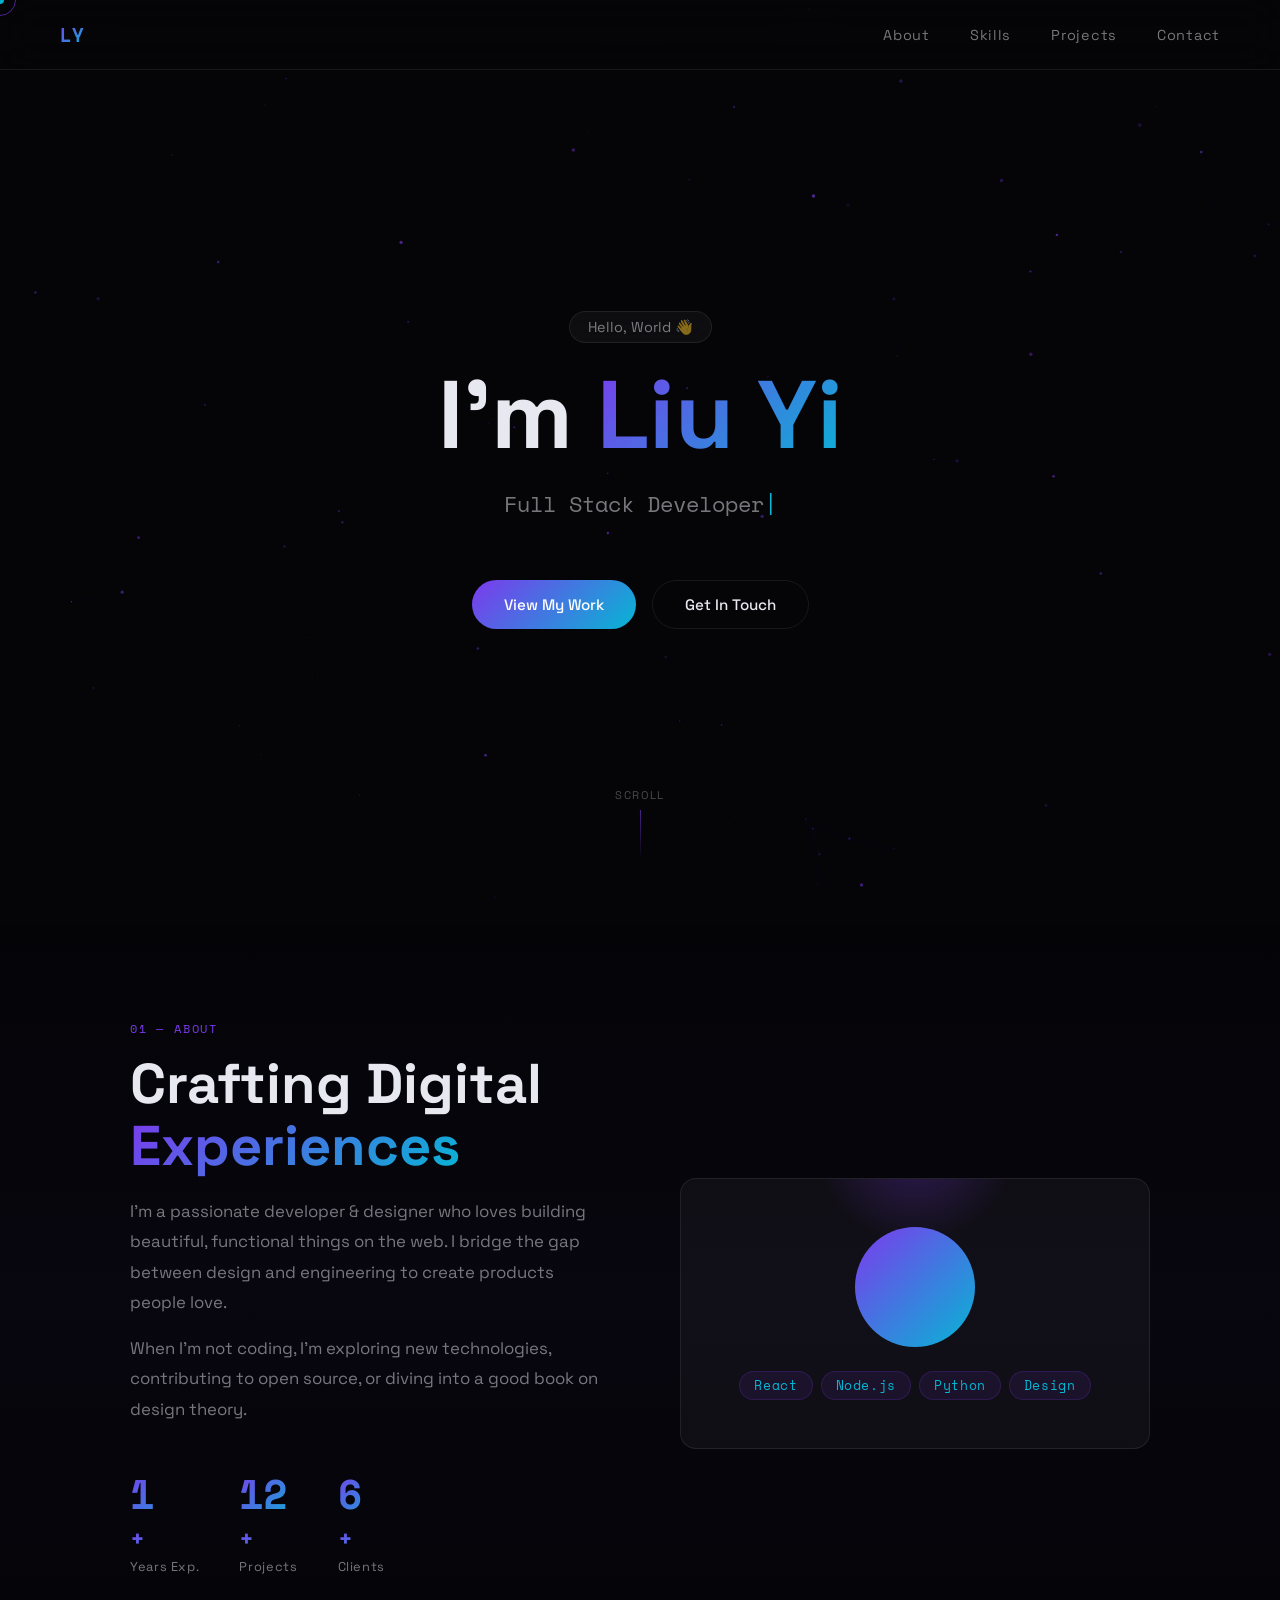
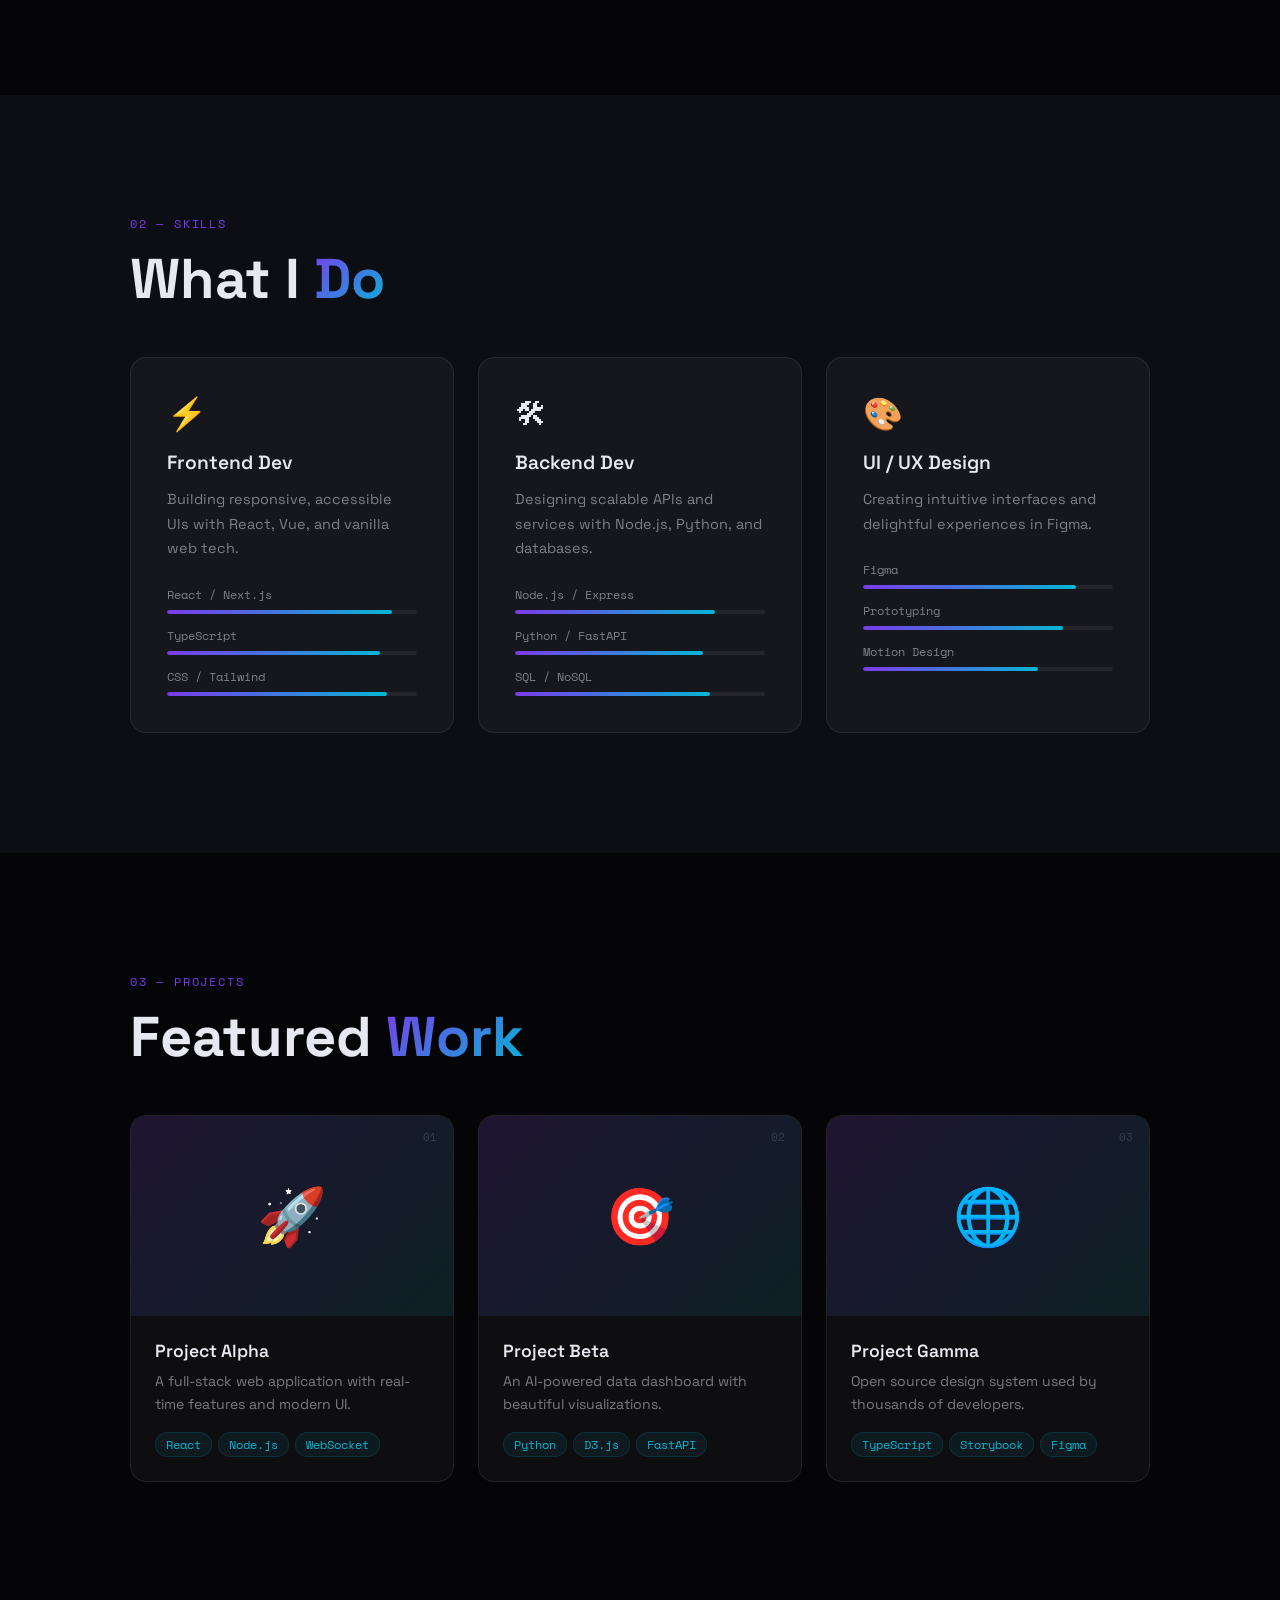
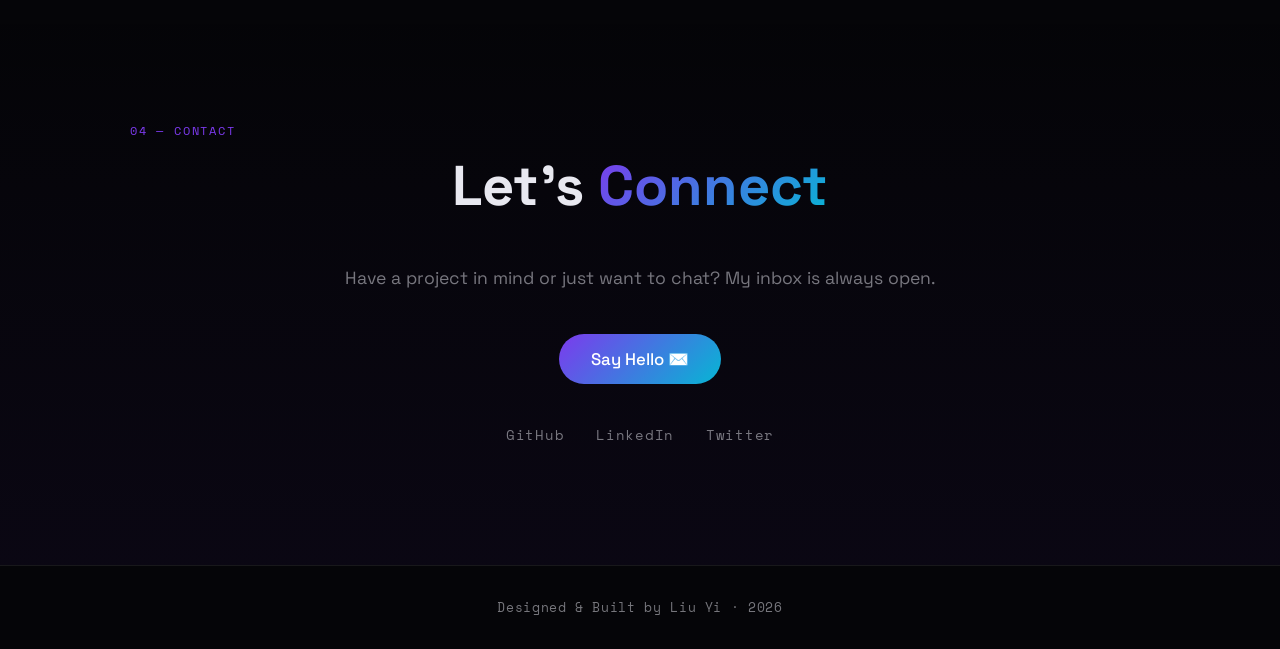
==== index.html @ 89a64900 "feat: add personal portfolio website Built a creative personal portfolio with: - Animated particle b" ====
<!DOCTYPE html>
<html lang="zh-CN">
<head>
  <meta charset="UTF-8" />
  <meta name="viewport" content="width=device-width, initial-scale=1.0" />
  <title>Liu Yi | Portfolio</title>
  <link rel="stylesheet" href="style.css" />
  <link rel="preconnect" href="https://fonts.googleapis.com" />
  <link rel="preconnect" href="https://fonts.gstatic.com" crossorigin />
  <link href="https://fonts.googleapis.com/css2?family=Space+Grotesk:wght@300;400;500;600;700&family=Space+Mono:wght@400;700&display=swap" rel="stylesheet" />
</head>
<body>

  <!-- Canvas for particle background -->
  <canvas id="particles"></canvas>

  <!-- Cursor -->
  <div class="cursor"></div>
  <div class="cursor-follower"></div>

  <!-- Nav -->
  <nav class="nav">
    <div class="nav-logo">LY</div>
    <ul class="nav-links">
      <li><a href="#about">About</a></li>
      <li><a href="#skills">Skills</a></li>
      <li><a href="#projects">Projects</a></li>
      <li><a href="#contact">Contact</a></li>
    </ul>
  </nav>

  <!-- Hero -->
  <section id="hero" class="hero">
    <div class="hero-content">
      <div class="hero-tag reveal">Hello, World 👋</div>
      <h1 class="hero-title reveal">
        I'm <span class="gradient-text">Liu Yi</span>
      </h1>
      <p class="hero-subtitle reveal">
        <span class="typing-text"></span><span class="cursor-blink">|</span>
      </p>
      <div class="hero-cta reveal">
        <a href="#projects" class="btn btn-primary">View My Work</a>
        <a href="#contact" class="btn btn-outline">Get In Touch</a>
      </div>
    </div>
    <div class="hero-scroll">
      <span>Scroll</span>
      <div class="scroll-line"></div>
    </div>
  </section>

  <!-- About -->
  <section id="about" class="section about">
    <div class="container">
      <div class="section-label reveal">01 — About</div>
      <div class="about-grid">
        <div class="about-text reveal">
          <h2>Crafting Digital <span class="gradient-text">Experiences</span></h2>
          <p>
            I'm a passionate developer & designer who loves building beautiful,
            functional things on the web. I bridge the gap between design and
            engineering to create products people love.
          </p>
          <p>
            When I'm not coding, I'm exploring new technologies, contributing to
            open source, or diving into a good book on design theory.
          </p>
          <div class="about-stats">
            <div class="stat">
              <span class="stat-number" data-target="3">0</span><span>+</span>
              <span class="stat-label">Years Exp.</span>
            </div>
            <div class="stat">
              <span class="stat-number" data-target="20">0</span><span>+</span>
              <span class="stat-label">Projects</span>
            </div>
            <div class="stat">
              <span class="stat-number" data-target="10">0</span><span>+</span>
              <span class="stat-label">Clients</span>
            </div>
          </div>
        </div>
        <div class="about-visual reveal">
          <div class="about-card">
            <div class="card-glow"></div>
            <div class="avatar-ring">
              <div class="avatar-placeholder">LY</div>
            </div>
            <div class="card-tags">
              <span class="tag">React</span>
              <span class="tag">Node.js</span>
              <span class="tag">Python</span>
              <span class="tag">Design</span>
            </div>
          </div>
        </div>
      </div>
    </div>
  </section>

  <!-- Skills -->
  <section id="skills" class="section skills">
    <div class="container">
      <div class="section-label reveal">02 — Skills</div>
      <h2 class="reveal">What I <span class="gradient-text">Do</span></h2>
      <div class="skills-grid">
        <div class="skill-card reveal">
          <div class="skill-icon">⚡</div>
          <h3>Frontend Dev</h3>
          <p>Building responsive, accessible UIs with React, Vue, and vanilla web tech.</p>
          <div class="skill-bar-group">
            <div class="skill-bar-item">
              <span>React / Next.js</span>
              <div class="skill-bar"><div class="skill-bar-fill" data-width="90"></div></div>
            </div>
            <div class="skill-bar-item">
              <span>TypeScript</span>
              <div class="skill-bar"><div class="skill-bar-fill" data-width="85"></div></div>
            </div>
            <div class="skill-bar-item">
              <span>CSS / Tailwind</span>
              <div class="skill-bar"><div class="skill-bar-fill" data-width="88"></div></div>
            </div>
          </div>
        </div>
        <div class="skill-card reveal">
          <div class="skill-icon">🛠</div>
          <h3>Backend Dev</h3>
          <p>Designing scalable APIs and services with Node.js, Python, and databases.</p>
          <div class="skill-bar-group">
            <div class="skill-bar-item">
              <span>Node.js / Express</span>
              <div class="skill-bar"><div class="skill-bar-fill" data-width="80"></div></div>
            </div>
            <div class="skill-bar-item">
              <span>Python / FastAPI</span>
              <div class="skill-bar"><div class="skill-bar-fill" data-width="75"></div></div>
            </div>
            <div class="skill-bar-item">
              <span>SQL / NoSQL</span>
              <div class="skill-bar"><div class="skill-bar-fill" data-width="78"></div></div>
            </div>
          </div>
        </div>
        <div class="skill-card reveal">
          <div class="skill-icon">🎨</div>
          <h3>UI / UX Design</h3>
          <p>Creating intuitive interfaces and delightful experiences in Figma.</p>
          <div class="skill-bar-group">
            <div class="skill-bar-item">
              <span>Figma</span>
              <div class="skill-bar"><div class="skill-bar-fill" data-width="85"></div></div>
            </div>
            <div class="skill-bar-item">
              <span>Prototyping</span>
              <div class="skill-bar"><div class="skill-bar-fill" data-width="80"></div></div>
            </div>
            <div class="skill-bar-item">
              <span>Motion Design</span>
              <div class="skill-bar"><div class="skill-bar-fill" data-width="70"></div></div>
            </div>
          </div>
        </div>
      </div>
    </div>
  </section>

  <!-- Projects -->
  <section id="projects" class="section projects">
    <div class="container">
      <div class="section-label reveal">03 — Projects</div>
      <h2 class="reveal">Featured <span class="gradient-text">Work</span></h2>
      <div class="projects-grid">

        <div class="project-card reveal" data-index="01">
          <div class="project-image">
            <div class="project-placeholder">
              <span>🚀</span>
            </div>
            <div class="project-overlay">
              <a href="#" class="project-link">View →</a>
            </div>
          </div>
          <div class="project-info">
            <h3>Project Alpha</h3>
            <p>A full-stack web application with real-time features and modern UI.</p>
            <div class="project-tech">
              <span>React</span><span>Node.js</span><span>WebSocket</span>
            </div>
          </div>
        </div>

        <div class="project-card reveal" data-index="02">
          <div class="project-image">
            <div class="project-placeholder">
              <span>🎯</span>
            </div>
            <div class="project-overlay">
              <a href="#" class="project-link">View →</a>
            </div>
          </div>
          <div class="project-info">
            <h3>Project Beta</h3>
            <p>An AI-powered data dashboard with beautiful visualizations.</p>
            <div class="project-tech">
              <span>Python</span><span>D3.js</span><span>FastAPI</span>
            </div>
          </div>
        </div>

        <div class="project-card reveal" data-index="03">
          <div class="project-image">
            <div class="project-placeholder">
              <span>🌐</span>
            </div>
            <div class="project-overlay">
              <a href="#" class="project-link">View →</a>
            </div>
          </div>
          <div class="project-info">
            <h3>Project Gamma</h3>
            <p>Open source design system used by thousands of developers.</p>
            <div class="project-tech">
              <span>TypeScript</span><span>Storybook</span><span>Figma</span>
            </div>
          </div>
        </div>

      </div>
    </div>
  </section>

  <!-- Contact -->
  <section id="contact" class="section contact">
    <div class="container">
      <div class="section-label reveal">04 — Contact</div>
      <div class="contact-content reveal">
        <h2>Let's <span class="gradient-text">Connect</span></h2>
        <p>Have a project in mind or just want to chat? My inbox is always open.</p>
        <a href="mailto:liuyi0314@example.com" class="btn btn-primary contact-btn">
          Say Hello ✉️
        </a>
        <div class="social-links">
          <a href="https://github.com/liuyi0314" target="_blank" rel="noopener">GitHub</a>
          <a href="#" target="_blank" rel="noopener">LinkedIn</a>
          <a href="#" target="_blank" rel="noopener">Twitter</a>
        </div>
      </div>
    </div>
  </section>

  <!-- Footer -->
  <footer class="footer">
    <p>Designed & Built by Liu Yi · <span id="year"></span></p>
  </footer>

  <script src="script.js"></script>
</body>
</html>
---- style.css ----
/* ===== RESET & BASE ===== */
*, *::before, *::after { box-sizing: border-box; margin: 0; padding: 0; }

:root {
  --bg: #050508;
  --bg2: #0d0d14;
  --surface: rgba(255,255,255,0.04);
  --border: rgba(255,255,255,0.08);
  --text: #e8e8f0;
  --text-muted: rgba(232,232,240,0.5);
  --accent: #7c3aed;
  --accent2: #06b6d4;
  --gradient: linear-gradient(135deg, #7c3aed, #06b6d4);
  --gradient-hover: linear-gradient(135deg, #9d5cf5, #22d3ee);
  --font: 'Space Grotesk', sans-serif;
  --mono: 'Space Mono', monospace;
  --radius: 16px;
  --transition: 0.3s cubic-bezier(0.4, 0, 0.2, 1);
}

html { scroll-behavior: smooth; }

body {
  font-family: var(--font);
  background: var(--bg);
  color: var(--text);
  overflow-x: hidden;
  cursor: none;
}

/* ===== CANVAS BACKGROUND ===== */
#particles {
  position: fixed;
  top: 0; left: 0;
  width: 100%; height: 100%;
  z-index: 0;
  pointer-events: none;
}

/* ===== CUSTOM CURSOR ===== */
.cursor {
  position: fixed;
  width: 8px; height: 8px;
  background: var(--accent2);
  border-radius: 50%;
  pointer-events: none;
  z-index: 9999;
  transform: translate(-50%, -50%);
  transition: transform 0.1s, background 0.2s;
  mix-blend-mode: difference;
}
.cursor-follower {
  position: fixed;
  width: 32px; height: 32px;
  border: 1.5px solid rgba(124,58,237,0.6);
  border-radius: 50%;
  pointer-events: none;
  z-index: 9998;
  transform: translate(-50%, -50%);
  transition: transform 0.12s ease, width 0.2s, height 0.2s, border-color 0.2s;
}
.cursor-follower.hover {
  width: 50px; height: 50px;
  border-color: var(--accent2);
}

/* ===== NAV ===== */
.nav {
  position: fixed;
  top: 0; left: 0; right: 0;
  z-index: 100;
  display: flex;
  align-items: center;
  justify-content: space-between;
  padding: 20px 60px;
  background: rgba(5,5,8,0.8);
  backdrop-filter: blur(20px);
  border-bottom: 1px solid var(--border);
}
.nav-logo {
  font-family: var(--mono);
  font-size: 1.2rem;
  font-weight: 700;
  background: var(--gradient);
  -webkit-background-clip: text;
  -webkit-text-fill-color: transparent;
  background-clip: text;
}
.nav-links {
  display: flex;
  gap: 40px;
  list-style: none;
}
.nav-links a {
  color: var(--text-muted);
  text-decoration: none;
  font-size: 0.9rem;
  letter-spacing: 0.05em;
  transition: color var(--transition);
  position: relative;
}
.nav-links a::after {
  content: '';
  position: absolute;
  bottom: -4px; left: 0;
  width: 0; height: 1px;
  background: var(--gradient);
  transition: width var(--transition);
}
.nav-links a:hover { color: var(--text); }
.nav-links a:hover::after { width: 100%; }

/* ===== SECTION BASE ===== */
.section {
  position: relative;
  z-index: 1;
  padding: 120px 0;
}
.container {
  max-width: 1100px;
  margin: 0 auto;
  padding: 0 40px;
}
.section-label {
  font-family: var(--mono);
  font-size: 0.75rem;
  letter-spacing: 0.15em;
  color: var(--accent);
  text-transform: uppercase;
  margin-bottom: 16px;
}
h2 {
  font-size: clamp(2rem, 5vw, 3.5rem);
  font-weight: 700;
  line-height: 1.1;
  margin-bottom: 48px;
}
.gradient-text {
  background: var(--gradient);
  -webkit-background-clip: text;
  -webkit-text-fill-color: transparent;
  background-clip: text;
}

/* ===== REVEAL ANIMATION ===== */
.reveal {
  opacity: 0;
  transform: translateY(40px);
  transition: opacity 0.8s cubic-bezier(0.4,0,0.2,1), transform 0.8s cubic-bezier(0.4,0,0.2,1);
}
.reveal.visible {
  opacity: 1;
  transform: translateY(0);
}

/* ===== BUTTONS ===== */
.btn {
  display: inline-flex;
  align-items: center;
  gap: 8px;
  padding: 14px 32px;
  border-radius: 100px;
  font-family: var(--font);
  font-size: 0.95rem;
  font-weight: 500;
  text-decoration: none;
  transition: all var(--transition);
  cursor: none;
}
.btn-primary {
  background: var(--gradient);
  color: #fff;
  border: none;
}
.btn-primary:hover {
  background: var(--gradient-hover);
  transform: translateY(-2px);
  box-shadow: 0 12px 32px rgba(124,58,237,0.4);
}
.btn-outline {
  background: transparent;
  color: var(--text);
  border: 1px solid var(--border);
}
.btn-outline:hover {
  border-color: rgba(124,58,237,0.5);
  background: rgba(124,58,237,0.08);
  transform: translateY(-2px);
}

/* ===== HERO ===== */
.hero {
  min-height: 100vh;
  display: flex;
  align-items: center;
  justify-content: center;
  text-align: center;
  position: relative;
  z-index: 1;
  padding: 100px 40px 60px;
}
.hero-content { max-width: 800px; }
.hero-tag {
  display: inline-block;
  font-size: 0.9rem;
  color: var(--text-muted);
  border: 1px solid var(--border);
  padding: 6px 18px;
  border-radius: 100px;
  margin-bottom: 24px;
  backdrop-filter: blur(10px);
  background: var(--surface);
}
.hero-title {
  font-size: clamp(3rem, 8vw, 6rem);
  font-weight: 700;
  line-height: 1.0;
  margin-bottom: 24px;
}
.hero-subtitle {
  font-size: clamp(1.1rem, 2.5vw, 1.4rem);
  color: var(--text-muted);
  margin-bottom: 48px;
  font-family: var(--mono);
  min-height: 2em;
}
.cursor-blink {
  animation: blink 1s step-end infinite;
  color: var(--accent2);
}
@keyframes blink { 0%,100% { opacity: 1; } 50% { opacity: 0; } }
.hero-cta {
  display: flex;
  gap: 16px;
  justify-content: center;
  flex-wrap: wrap;
}
.hero-scroll {
  position: absolute;
  bottom: 40px;
  left: 50%;
  transform: translateX(-50%);
  display: flex;
  flex-direction: column;
  align-items: center;
  gap: 8px;
  color: var(--text-muted);
  font-size: 0.7rem;
  letter-spacing: 0.15em;
  text-transform: uppercase;
  opacity: 0.6;
  animation: fadeInUp 1s 1.5s both;
}
.scroll-line {
  width: 1px;
  height: 50px;
  background: linear-gradient(to bottom, var(--accent), transparent);
  animation: scrollPulse 2s ease-in-out infinite;
}
@keyframes scrollPulse {
  0%, 100% { opacity: 0.3; transform: scaleY(1); }
  50% { opacity: 1; transform: scaleY(1.2); }
}
@keyframes fadeInUp {
  from { opacity: 0; transform: translateX(-50%) translateY(20px); }
  to { opacity: 0.6; transform: translateX(-50%) translateY(0); }
}

/* ===== ABOUT ===== */
.about {
  background: linear-gradient(180deg, transparent, rgba(124,58,237,0.03), transparent);
}
.about-grid {
  display: grid;
  grid-template-columns: 1fr 1fr;
  gap: 80px;
  align-items: center;
}
.about-text h2 { margin-bottom: 20px; }
.about-text p {
  color: var(--text-muted);
  line-height: 1.8;
  margin-bottom: 16px;
  font-size: 1.05rem;
}
.about-stats {
  display: flex;
  gap: 40px;
  margin-top: 40px;
}
.stat {
  display: flex;
  flex-direction: column;
}
.stat-number {
  font-size: 2.5rem;
  font-weight: 700;
  font-family: var(--mono);
  background: var(--gradient);
  -webkit-background-clip: text;
  -webkit-text-fill-color: transparent;
  background-clip: text;
}
.stat span:nth-child(2) {
  font-size: 1.5rem;
  font-weight: 700;
  background: var(--gradient);
  -webkit-background-clip: text;
  -webkit-text-fill-color: transparent;
  background-clip: text;
}
.stat-label {
  font-size: 0.8rem;
  color: var(--text-muted);
  margin-top: 4px;
  letter-spacing: 0.05em;
  -webkit-text-fill-color: var(--text-muted);
}
.about-card {
  position: relative;
  background: var(--surface);
  border: 1px solid var(--border);
  border-radius: var(--radius);
  padding: 48px;
  display: flex;
  flex-direction: column;
  align-items: center;
  gap: 24px;
  overflow: hidden;
}
.card-glow {
  position: absolute;
  top: -50%;
  left: 50%;
  transform: translateX(-50%);
  width: 200px; height: 200px;
  background: radial-gradient(circle, rgba(124,58,237,0.3), transparent 70%);
  pointer-events: none;
  animation: glowPulse 3s ease-in-out infinite;
}
@keyframes glowPulse {
  0%, 100% { opacity: 0.5; transform: translateX(-50%) scale(1); }
  50% { opacity: 1; transform: translateX(-50%) scale(1.2); }
}
.avatar-ring {
  width: 120px; height: 120px;
  border-radius: 50%;
  background: var(--gradient);
  padding: 3px;
  animation: rotate 8s linear infinite;
}
@keyframes rotate {
  from { transform: rotate(0deg); }
  to { transform: rotate(360deg); }
}
.avatar-placeholder {
  width: 100%; height: 100%;
  border-radius: 50%;
  background: var(--bg2);
  display: flex;
  align-items: center;
  justify-content: center;
  font-size: 2rem;
  font-weight: 700;
  font-family: var(--mono);
  background: var(--gradient);
  -webkit-background-clip: text;
  -webkit-text-fill-color: transparent;
  background-clip: text;
  animation: rotate-reverse 8s linear infinite;
}
@keyframes rotate-reverse {
  from { transform: rotate(0deg); }
  to { transform: rotate(-360deg); }
}
.card-tags {
  display: flex;
  flex-wrap: wrap;
  gap: 8px;
  justify-content: center;
}
.tag {
  font-size: 0.8rem;
  padding: 4px 14px;
  border-radius: 100px;
  background: rgba(124,58,237,0.1);
  border: 1px solid rgba(124,58,237,0.2);
  color: var(--accent2);
  font-family: var(--mono);
  letter-spacing: 0.05em;
}

/* ===== SKILLS ===== */
.skills {
  background: var(--bg2);
}
.skills-grid {
  display: grid;
  grid-template-columns: repeat(3, 1fr);
  gap: 24px;
}
.skill-card {
  background: var(--surface);
  border: 1px solid var(--border);
  border-radius: var(--radius);
  padding: 36px;
  transition: transform var(--transition), border-color var(--transition), box-shadow var(--transition);
  position: relative;
  overflow: hidden;
}
.skill-card::before {
  content: '';
  position: absolute;
  inset: 0;
  background: var(--gradient);
  opacity: 0;
  transition: opacity var(--transition);
  border-radius: var(--radius);
}
.skill-card:hover {
  transform: translateY(-8px);
  border-color: rgba(124,58,237,0.3);
  box-shadow: 0 24px 48px rgba(124,58,237,0.15);
}
.skill-card:hover::before { opacity: 0.04; }
.skill-icon {
  font-size: 2rem;
  margin-bottom: 16px;
  display: block;
}
.skill-card h3 {
  font-size: 1.2rem;
  font-weight: 600;
  margin-bottom: 12px;
  position: relative;
}
.skill-card p {
  color: var(--text-muted);
  font-size: 0.9rem;
  line-height: 1.7;
  margin-bottom: 24px;
  position: relative;
}
.skill-bar-group { display: flex; flex-direction: column; gap: 12px; position: relative; }
.skill-bar-item { display: flex; flex-direction: column; gap: 6px; }
.skill-bar-item > span {
  font-size: 0.78rem;
  color: var(--text-muted);
  font-family: var(--mono);
}
.skill-bar {
  width: 100%;
  height: 4px;
  background: rgba(255,255,255,0.06);
  border-radius: 100px;
  overflow: hidden;
}
.skill-bar-fill {
  height: 100%;
  width: 0%;
  background: var(--gradient);
  border-radius: 100px;
  transition: width 1.2s cubic-bezier(0.4,0,0.2,1);
}

/* ===== PROJECTS ===== */
.projects-grid {
  display: grid;
  grid-template-columns: repeat(3, 1fr);
  gap: 24px;
}
.project-card {
  background: var(--surface);
  border: 1px solid var(--border);
  border-radius: var(--radius);
  overflow: hidden;
  transition: transform var(--transition), border-color var(--transition), box-shadow var(--transition);
  position: relative;
}
.project-card::before {
  content: attr(data-index);
  position: absolute;
  top: 12px; right: 16px;
  font-family: var(--mono);
  font-size: 0.7rem;
  color: rgba(255,255,255,0.15);
  z-index: 2;
}
.project-card:hover {
  transform: translateY(-8px);
  border-color: rgba(6,182,212,0.3);
  box-shadow: 0 24px 48px rgba(6,182,212,0.1);
}
.project-image {
  position: relative;
  height: 200px;
  overflow: hidden;
}
.project-placeholder {
  width: 100%; height: 100%;
  background: linear-gradient(135deg, rgba(124,58,237,0.15), rgba(6,182,212,0.1));
  display: flex;
  align-items: center;
  justify-content: center;
  font-size: 3.5rem;
  transition: transform var(--transition);
}
.project-card:hover .project-placeholder { transform: scale(1.1); }
.project-overlay {
  position: absolute;
  inset: 0;
  background: rgba(5,5,8,0.7);
  display: flex;
  align-items: center;
  justify-content: center;
  opacity: 0;
  transition: opacity var(--transition);
}
.project-card:hover .project-overlay { opacity: 1; }
.project-link {
  color: #fff;
  font-family: var(--mono);
  font-size: 0.9rem;
  text-decoration: none;
  border: 1px solid rgba(255,255,255,0.3);
  padding: 8px 20px;
  border-radius: 100px;
  transition: all var(--transition);
}
.project-link:hover {
  background: #fff;
  color: var(--bg);
}
.project-info { padding: 24px; }
.project-info h3 {
  font-size: 1.1rem;
  font-weight: 600;
  margin-bottom: 8px;
}
.project-info p {
  color: var(--text-muted);
  font-size: 0.88rem;
  line-height: 1.6;
  margin-bottom: 16px;
}
.project-tech {
  display: flex;
  flex-wrap: wrap;
  gap: 6px;
}
.project-tech span {
  font-size: 0.72rem;
  padding: 3px 10px;
  border-radius: 100px;
  background: rgba(6,182,212,0.08);
  border: 1px solid rgba(6,182,212,0.15);
  color: var(--accent2);
  font-family: var(--mono);
}

/* ===== CONTACT ===== */
.contact {
  background: linear-gradient(180deg, transparent, rgba(124,58,237,0.05));
}
.contact-content {
  text-align: center;
  max-width: 600px;
  margin: 0 auto;
}
.contact-content p {
  color: var(--text-muted);
  font-size: 1.1rem;
  line-height: 1.7;
  margin-bottom: 40px;
}
.contact-btn { font-size: 1.05rem; }
.social-links {
  display: flex;
  gap: 32px;
  justify-content: center;
  margin-top: 40px;
}
.social-links a {
  color: var(--text-muted);
  text-decoration: none;
  font-size: 0.9rem;
  font-family: var(--mono);
  letter-spacing: 0.05em;
  transition: color var(--transition);
  position: relative;
}
.social-links a::after {
  content: '';
  position: absolute;
  bottom: -4px; left: 0;
  width: 0; height: 1px;
  background: var(--gradient);
  transition: width var(--transition);
}
.social-links a:hover { color: var(--text); }
.social-links a:hover::after { width: 100%; }

/* ===== FOOTER ===== */
.footer {
  text-align: center;
  padding: 32px;
  border-top: 1px solid var(--border);
  color: var(--text-muted);
  font-size: 0.8rem;
  font-family: var(--mono);
  letter-spacing: 0.05em;
  position: relative;
  z-index: 1;
}

/* ===== RESPONSIVE ===== */
@media (max-width: 900px) {
  .nav { padding: 16px 24px; }
  .about-grid { grid-template-columns: 1fr; gap: 48px; }
  .skills-grid { grid-template-columns: 1fr; }
  .projects-grid { grid-template-columns: 1fr; }
}
@media (max-width: 600px) {
  .nav-links { display: none; }
  .hero-cta { flex-direction: column; align-items: center; }
  .about-stats { gap: 24px; }
  .container { padding: 0 20px; }
}
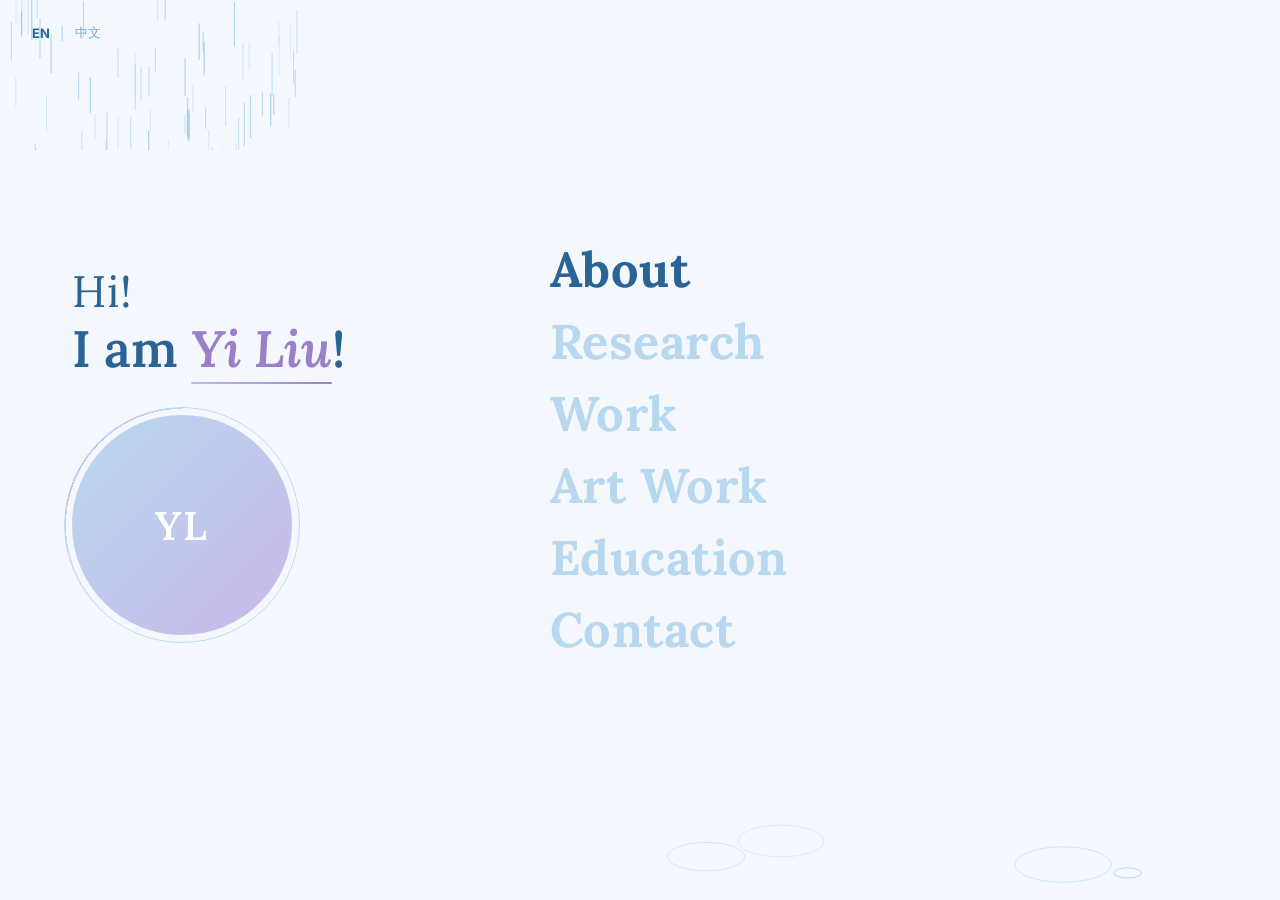
==== commit 9637fd31: "Redesign: watercolor blue/white theme with rain + ink-drip navigation - New left/right split layout:" ====
--- a/index.html
+++ b/index.html
@@ -1,259 +1,75 @@
 <!DOCTYPE html>
-<html lang="zh-CN">
+<html lang="en">
 <head>
   <meta charset="UTF-8" />
   <meta name="viewport" content="width=device-width, initial-scale=1.0" />
-  <title>Liu Yi | Portfolio</title>
+  <title>Yi Liu</title>
   <link rel="stylesheet" href="style.css" />
   <link rel="preconnect" href="https://fonts.googleapis.com" />
   <link rel="preconnect" href="https://fonts.gstatic.com" crossorigin />
-  <link href="https://fonts.googleapis.com/css2?family=Space+Grotesk:wght@300;400;500;600;700&family=Space+Mono:wght@400;700&display=swap" rel="stylesheet" />
+  <link href="https://fonts.googleapis.com/css2?family=Lora:ital,wght@0,400;0,600;0,700;1,400&family=Inter:wght@300;400;500&display=swap" rel="stylesheet" />
 </head>
 <body>
 
-  <!-- Canvas for particle background -->
-  <canvas id="particles"></canvas>
+  <!-- Language toggle -->
+  <div class="lang-toggle">
+    <button class="lang-btn active" data-lang="en">EN</button>
+    <span class="lang-sep">|</span>
+    <button class="lang-btn" data-lang="zh">中文</button>
+  </div>
 
-  <!-- Cursor -->
-  <div class="cursor"></div>
-  <div class="cursor-follower"></div>
+  <!-- Main landing page -->
+  <div class="landing" id="landing">
 
-  <!-- Nav -->
-  <nav class="nav">
-    <div class="nav-logo">LY</div>
-    <ul class="nav-links">
-      <li><a href="#about">About</a></li>
-      <li><a href="#skills">Skills</a></li>
-      <li><a href="#projects">Projects</a></li>
-      <li><a href="#contact">Contact</a></li>
-    </ul>
-  </nav>
+    <!-- Rain canvas background -->
+    <canvas id="rain-canvas"></canvas>
 
-  <!-- Hero -->
-  <section id="hero" class="hero">
-    <div class="hero-content">
-      <div class="hero-tag reveal">Hello, World 👋</div>
-      <h1 class="hero-title reveal">
-        I'm <span class="gradient-text">Liu Yi</span>
-      </h1>
-      <p class="hero-subtitle reveal">
-        <span class="typing-text"></span><span class="cursor-blink">|</span>
-      </p>
-      <div class="hero-cta reveal">
-        <a href="#projects" class="btn btn-primary">View My Work</a>
-        <a href="#contact" class="btn btn-outline">Get In Touch</a>
+    <!-- Left: intro -->
+    <div class="left-panel">
+      <div class="greeting">
+        <p class="hi-text">Hi!</p>
+        <p class="name-text">I am <span class="name-highlight">Yi Liu</span>!</p>
       </div>
-    </div>
-    <div class="hero-scroll">
-      <span>Scroll</span>
-      <div class="scroll-line"></div>
-    </div>
-  </section>
-
-  <!-- About -->
-  <section id="about" class="section about">
-    <div class="container">
-      <div class="section-label reveal">01 — About</div>
-      <div class="about-grid">
-        <div class="about-text reveal">
-          <h2>Crafting Digital <span class="gradient-text">Experiences</span></h2>
-          <p>
-            I'm a passionate developer & designer who loves building beautiful,
-            functional things on the web. I bridge the gap between design and
-            engineering to create products people love.
-          </p>
-          <p>
-            When I'm not coding, I'm exploring new technologies, contributing to
-            open source, or diving into a good book on design theory.
-          </p>
-          <div class="about-stats">
-            <div class="stat">
-              <span class="stat-number" data-target="3">0</span><span>+</span>
-              <span class="stat-label">Years Exp.</span>
-            </div>
-            <div class="stat">
-              <span class="stat-number" data-target="20">0</span><span>+</span>
-              <span class="stat-label">Projects</span>
-            </div>
-            <div class="stat">
-              <span class="stat-number" data-target="10">0</span><span>+</span>
-              <span class="stat-label">Clients</span>
-            </div>
-          </div>
-        </div>
-        <div class="about-visual reveal">
-          <div class="about-card">
-            <div class="card-glow"></div>
-            <div class="avatar-ring">
-              <div class="avatar-placeholder">LY</div>
-            </div>
-            <div class="card-tags">
-              <span class="tag">React</span>
-              <span class="tag">Node.js</span>
-              <span class="tag">Python</span>
-              <span class="tag">Design</span>
-            </div>
-          </div>
+      <div class="photo-circle">
+        <div class="photo-ring"></div>
+        <div class="photo-inner">
+          <img src="photo.jpg" alt="Yi Liu" onerror="this.style.display='none';this.nextElementSibling.style.display='flex'" />
+          <div class="photo-placeholder">YL</div>
         </div>
       </div>
     </div>
-  </section>
 
-  <!-- Skills -->
-  <section id="skills" class="section skills">
-    <div class="container">
-      <div class="section-label reveal">02 — Skills</div>
-      <h2 class="reveal">What I <span class="gradient-text">Do</span></h2>
-      <div class="skills-grid">
-        <div class="skill-card reveal">
-          <div class="skill-icon">⚡</div>
-          <h3>Frontend Dev</h3>
-          <p>Building responsive, accessible UIs with React, Vue, and vanilla web tech.</p>
-          <div class="skill-bar-group">
-            <div class="skill-bar-item">
-              <span>React / Next.js</span>
-              <div class="skill-bar"><div class="skill-bar-fill" data-width="90"></div></div>
-            </div>
-            <div class="skill-bar-item">
-              <span>TypeScript</span>
-              <div class="skill-bar"><div class="skill-bar-fill" data-width="85"></div></div>
-            </div>
-            <div class="skill-bar-item">
-              <span>CSS / Tailwind</span>
-              <div class="skill-bar"><div class="skill-bar-fill" data-width="88"></div></div>
-            </div>
-          </div>
-        </div>
-        <div class="skill-card reveal">
-          <div class="skill-icon">🛠</div>
-          <h3>Backend Dev</h3>
-          <p>Designing scalable APIs and services with Node.js, Python, and databases.</p>
-          <div class="skill-bar-group">
-            <div class="skill-bar-item">
-              <span>Node.js / Express</span>
-              <div class="skill-bar"><div class="skill-bar-fill" data-width="80"></div></div>
-            </div>
-            <div class="skill-bar-item">
-              <span>Python / FastAPI</span>
-              <div class="skill-bar"><div class="skill-bar-fill" data-width="75"></div></div>
-            </div>
-            <div class="skill-bar-item">
-              <span>SQL / NoSQL</span>
-              <div class="skill-bar"><div class="skill-bar-fill" data-width="78"></div></div>
-            </div>
-          </div>
-        </div>
-        <div class="skill-card reveal">
-          <div class="skill-icon">🎨</div>
-          <h3>UI / UX Design</h3>
-          <p>Creating intuitive interfaces and delightful experiences in Figma.</p>
-          <div class="skill-bar-group">
-            <div class="skill-bar-item">
-              <span>Figma</span>
-              <div class="skill-bar"><div class="skill-bar-fill" data-width="85"></div></div>
-            </div>
-            <div class="skill-bar-item">
-              <span>Prototyping</span>
-              <div class="skill-bar"><div class="skill-bar-fill" data-width="80"></div></div>
-            </div>
-            <div class="skill-bar-item">
-              <span>Motion Design</span>
-              <div class="skill-bar"><div class="skill-bar-fill" data-width="70"></div></div>
-            </div>
-          </div>
-        </div>
-      </div>
+    <!-- Right: navigation sections -->
+    <div class="right-panel" id="right-panel">
+      <nav class="section-nav" id="section-nav">
+        <a class="nav-item" href="about.html" data-index="0">
+          <span class="nav-text" data-en="About" data-zh="关于">About</span>
+        </a>
+        <a class="nav-item" href="research.html" data-index="1">
+          <span class="nav-text" data-en="Research" data-zh="科研">Research</span>
+        </a>
+        <a class="nav-item" href="work.html" data-index="2">
+          <span class="nav-text" data-en="Work" data-zh="工作">Work</span>
+        </a>
+        <a class="nav-item" href="artwork.html" data-index="3">
+          <span class="nav-text" data-en="Art Work" data-zh="艺术">Art Work</span>
+        </a>
+        <a class="nav-item" href="education.html" data-index="4">
+          <span class="nav-text" data-en="Education" data-zh="教育">Education</span>
+        </a>
+        <a class="nav-item" href="contact.html" data-index="5">
+          <span class="nav-text" data-en="Contact" data-zh="联系">Contact</span>
+        </a>
+      </nav>
+
+      <!-- Ripple area at bottom of right panel -->
+      <div class="ripple-area" id="ripple-area"></div>
     </div>
-  </section>
 
-  <!-- Projects -->
-  <section id="projects" class="section projects">
-    <div class="container">
-      <div class="section-label reveal">03 — Projects</div>
-      <h2 class="reveal">Featured <span class="gradient-text">Work</span></h2>
-      <div class="projects-grid">
+  </div>
 
-        <div class="project-card reveal" data-index="01">
-          <div class="project-image">
-            <div class="project-placeholder">
-              <span>🚀</span>
-            </div>
-            <div class="project-overlay">
-              <a href="#" class="project-link">View →</a>
-            </div>
-          </div>
-          <div class="project-info">
-            <h3>Project Alpha</h3>
-            <p>A full-stack web application with real-time features and modern UI.</p>
-            <div class="project-tech">
-              <span>React</span><span>Node.js</span><span>WebSocket</span>
-            </div>
-          </div>
-        </div>
-
-        <div class="project-card reveal" data-index="02">
-          <div class="project-image">
-            <div class="project-placeholder">
-              <span>🎯</span>
-            </div>
-            <div class="project-overlay">
-              <a href="#" class="project-link">View →</a>
-            </div>
-          </div>
-          <div class="project-info">
-            <h3>Project Beta</h3>
-            <p>An AI-powered data dashboard with beautiful visualizations.</p>
-            <div class="project-tech">
-              <span>Python</span><span>D3.js</span><span>FastAPI</span>
-            </div>
-          </div>
-        </div>
-
-        <div class="project-card reveal" data-index="03">
-          <div class="project-image">
-            <div class="project-placeholder">
-              <span>🌐</span>
-            </div>
-            <div class="project-overlay">
-              <a href="#" class="project-link">View →</a>
-            </div>
-          </div>
-          <div class="project-info">
-            <h3>Project Gamma</h3>
-            <p>Open source design system used by thousands of developers.</p>
-            <div class="project-tech">
-              <span>TypeScript</span><span>Storybook</span><span>Figma</span>
-            </div>
-          </div>
-        </div>
-
-      </div>
-    </div>
-  </section>
-
-  <!-- Contact -->
-  <section id="contact" class="section contact">
-    <div class="container">
-      <div class="section-label reveal">04 — Contact</div>
-      <div class="contact-content reveal">
-        <h2>Let's <span class="gradient-text">Connect</span></h2>
-        <p>Have a project in mind or just want to chat? My inbox is always open.</p>
-        <a href="mailto:liuyi0314@example.com" class="btn btn-primary contact-btn">
-          Say Hello ✉️
-        </a>
-        <div class="social-links">
-          <a href="https://github.com/liuyi0314" target="_blank" rel="noopener">GitHub</a>
-          <a href="#" target="_blank" rel="noopener">LinkedIn</a>
-          <a href="#" target="_blank" rel="noopener">Twitter</a>
-        </div>
-      </div>
-    </div>
-  </section>
-
-  <!-- Footer -->
-  <footer class="footer">
-    <p>Designed & Built by Liu Yi · <span id="year"></span></p>
-  </footer>
+  <!-- Ink splash overlay for page transitions -->
+  <div class="ink-splash" id="ink-splash"></div>
 
   <script src="script.js"></script>
 </body>
--- a/style.css
+++ b/style.css
@@ -2,627 +2,366 @@
 *, *::before, *::after { box-sizing: border-box; margin: 0; padding: 0; }
 
 :root {
-  --bg: #050508;
-  --bg2: #0d0d14;
-  --surface: rgba(255,255,255,0.04);
-  --border: rgba(255,255,255,0.08);
-  --text: #e8e8f0;
-  --text-muted: rgba(232,232,240,0.5);
-  --accent: #7c3aed;
-  --accent2: #06b6d4;
-  --gradient: linear-gradient(135deg, #7c3aed, #06b6d4);
-  --gradient-hover: linear-gradient(135deg, #9d5cf5, #22d3ee);
-  --font: 'Space Grotesk', sans-serif;
-  --mono: 'Space Mono', monospace;
-  --radius: 16px;
-  --transition: 0.3s cubic-bezier(0.4, 0, 0.2, 1);
-}
-
-html { scroll-behavior: smooth; }
-
-body {
-  font-family: var(--font);
-  background: var(--bg);
-  color: var(--text);
-  overflow-x: hidden;
-  cursor: none;
-}
-
-/* ===== CANVAS BACKGROUND ===== */
-#particles {
+  --blue-light:   #b8d8f0;
+  --blue-mid:     #6aaed6;
+  --blue-dark:    #2a6496;
+  --blue-ink:     #1a3f5c;
+  --purple-soft:  #c9b8e8;
+  --purple-mid:   #9b7fc9;
+  --white:        #f4f8fc;
+  --white-pure:   #ffffff;
+  --font-serif:   'Lora', Georgia, serif;
+  --font-sans:    'Inter', sans-serif;
+}
+
+html, body {
+  width: 100%; height: 100%;
+  overflow: hidden;
+  background: var(--white);
+  font-family: var(--font-sans);
+  color: var(--blue-ink);
+}
+
+/* ===== LANGUAGE TOGGLE ===== */
+.lang-toggle {
   position: fixed;
-  top: 0; left: 0;
+  top: 22px; left: 28px;
+  z-index: 100;
+  display: flex; align-items: center; gap: 6px;
+  font-family: var(--font-sans);
+  font-size: 13px;
+  font-weight: 500;
+}
+.lang-btn {
+  background: none; border: none; cursor: pointer;
+  color: var(--blue-mid);
+  font-size: 13px; font-weight: 500;
+  padding: 2px 4px;
+  transition: color 0.2s;
+  font-family: var(--font-sans);
+}
+.lang-btn.active { color: var(--blue-dark); font-weight: 700; }
+.lang-sep { color: var(--blue-light); }
+
+/* ===== LANDING LAYOUT ===== */
+.landing {
+  width: 100vw; height: 100vh;
+  display: flex;
+  position: relative;
+  overflow: hidden;
+}
+
+#rain-canvas {
+  position: absolute;
+  inset: 0;
+  pointer-events: none;
+  z-index: 0;
+}
+
+/* ===== LEFT PANEL ===== */
+.left-panel {
+  flex: 0 0 42%;
+  display: flex;
+  flex-direction: column;
+  justify-content: center;
+  align-items: flex-start;
+  padding: 60px 48px 60px 72px;
+  position: relative;
+  z-index: 2;
+}
+
+.greeting {
+  margin-bottom: 36px;
+}
+
+.hi-text {
+  font-family: var(--font-serif);
+  font-size: clamp(28px, 3.5vw, 44px);
+  font-weight: 400;
+  color: var(--blue-dark);
+  line-height: 1.2;
+  letter-spacing: 0.02em;
+}
+
+.name-text {
+  font-family: var(--font-serif);
+  font-size: clamp(30px, 4vw, 52px);
+  font-weight: 600;
+  color: var(--blue-dark);
+  line-height: 1.2;
+}
+
+.name-highlight {
+  color: var(--purple-mid);
+  font-style: italic;
+  position: relative;
+}
+.name-highlight::after {
+  content: '';
+  position: absolute;
+  left: 0; bottom: -3px;
+  width: 100%; height: 2px;
+  background: linear-gradient(90deg, var(--purple-soft), var(--purple-mid));
+  border-radius: 2px;
+}
+
+/* Photo circle */
+.photo-circle {
+  position: relative;
+  width: clamp(140px, 18vw, 220px);
+  height: clamp(140px, 18vw, 220px);
+}
+
+.photo-ring {
+  position: absolute;
+  inset: -8px;
+  border-radius: 50%;
+  border: 1.5px solid var(--blue-light);
+  animation: ring-rotate 12s linear infinite;
+  background: conic-gradient(
+    from 0deg,
+    transparent 60%,
+    var(--purple-soft) 80%,
+    var(--blue-light) 100%,
+    transparent 100%
+  );
+  -webkit-mask: radial-gradient(farthest-side, transparent calc(100% - 2px), white calc(100% - 2px));
+  mask: radial-gradient(farthest-side, transparent calc(100% - 2px), white calc(100% - 2px));
+}
+
+@keyframes ring-rotate {
+  to { transform: rotate(360deg); }
+}
+
+.photo-inner {
   width: 100%; height: 100%;
-  z-index: 0;
+  border-radius: 50%;
+  overflow: hidden;
+  background: linear-gradient(135deg, var(--blue-light) 0%, var(--purple-soft) 100%);
+  display: flex; align-items: center; justify-content: center;
+  position: relative;
+}
+
+.photo-inner img {
+  width: 100%; height: 100%;
+  object-fit: cover;
+}
+
+.photo-placeholder {
+  display: none;
+  font-family: var(--font-serif);
+  font-size: 2.5rem;
+  font-weight: 600;
+  color: var(--white-pure);
+  letter-spacing: 2px;
+}
+
+/* ===== RIGHT PANEL ===== */
+.right-panel {
+  flex: 1;
+  display: flex;
+  flex-direction: column;
+  justify-content: center;
+  align-items: flex-start;
+  position: relative;
+  z-index: 2;
+  overflow: hidden;
+}
+
+/* Section nav */
+.section-nav {
+  display: flex;
+  flex-direction: column;
+  gap: 0;
+  padding: 0 0 0 12px;
+  position: relative;
+  z-index: 3;
+}
+
+.nav-item {
+  text-decoration: none;
+  display: block;
+  padding: 8px 0;
+  cursor: pointer;
+  position: relative;
+  overflow: visible;
+}
+
+.nav-text {
+  font-family: var(--font-serif);
+  font-size: clamp(26px, 3.8vw, 52px);
+  font-weight: 700;
+  color: var(--blue-light);
+  display: inline-block;
+  position: relative;
+  transition: color 0.35s ease, font-size 0.2s ease;
+  letter-spacing: 0.01em;
+  line-height: 1.15;
+}
+
+/* Auto-cycle active state */
+.nav-item.auto-active .nav-text {
+  color: var(--blue-dark);
+}
+
+/* Hover state - only hovered item goes dark+bigger */
+.section-nav.has-hover .nav-item:not(.hovered) .nav-text {
+  color: var(--blue-light);
+}
+.nav-item.hovered .nav-text {
+  color: var(--blue-ink);
+  font-size: clamp(29px, 4.2vw, 57px);
+}
+
+/* Ink drip canvas per nav item */
+.nav-item canvas.drip-canvas {
+  position: absolute;
+  left: 0;
+  top: 0;
   pointer-events: none;
-}
-
-/* ===== CUSTOM CURSOR ===== */
-.cursor {
+  z-index: 4;
+}
+
+/* Ripple canvas at bottom of right panel */
+.ripple-area {
+  position: absolute;
+  bottom: 0; left: 0; right: 0;
+  height: 140px;
+  pointer-events: none;
+  z-index: 2;
+}
+
+/* ===== INK SPLASH TRANSITION ===== */
+.ink-splash {
   position: fixed;
-  width: 8px; height: 8px;
-  background: var(--accent2);
-  border-radius: 50%;
+  inset: 0;
+  z-index: 999;
   pointer-events: none;
-  z-index: 9999;
-  transform: translate(-50%, -50%);
-  transition: transform 0.1s, background 0.2s;
-  mix-blend-mode: difference;
-}
-.cursor-follower {
-  position: fixed;
-  width: 32px; height: 32px;
-  border: 1.5px solid rgba(124,58,237,0.6);
-  border-radius: 50%;
-  pointer-events: none;
-  z-index: 9998;
-  transform: translate(-50%, -50%);
-  transition: transform 0.12s ease, width 0.2s, height 0.2s, border-color 0.2s;
-}
-.cursor-follower.hover {
-  width: 50px; height: 50px;
-  border-color: var(--accent2);
-}
-
-/* ===== NAV ===== */
-.nav {
-  position: fixed;
-  top: 0; left: 0; right: 0;
-  z-index: 100;
+  opacity: 0;
+  background: radial-gradient(circle at var(--cx, 50%) var(--cy, 50%), var(--blue-ink) 0%, var(--blue-mid) 45%, transparent 75%);
+  transform: scale(0);
+  transform-origin: var(--cx, 50%) var(--cy, 50%);
+}
+.ink-splash.expanding {
+  animation: ink-expand 0.6s cubic-bezier(0.25, 0.46, 0.45, 0.94) forwards;
+}
+@keyframes ink-expand {
+  0%   { opacity: 0.85; transform: scale(0); }
+  70%  { opacity: 0.95; transform: scale(2); }
+  100% { opacity: 1;    transform: scale(4); }
+}
+
+/* ===== SUB-PAGE LAYOUT ===== */
+html.subpage-html, .subpage-html body {
+  overflow: auto;
+  height: auto;
+}
+
+.subpage {
+  min-height: 100vh;
+  background: var(--white);
+  display: flex;
+  flex-direction: column;
+}
+
+.subpage-header {
+  padding: 32px 72px 24px;
+  border-bottom: 1.5px solid var(--blue-light);
   display: flex;
   align-items: center;
-  justify-content: space-between;
-  padding: 20px 60px;
-  background: rgba(5,5,8,0.8);
-  backdrop-filter: blur(20px);
-  border-bottom: 1px solid var(--border);
-}
-.nav-logo {
-  font-family: var(--mono);
-  font-size: 1.2rem;
+  gap: 24px;
+  position: sticky; top: 0;
+  background: rgba(244, 248, 252, 0.93);
+  backdrop-filter: blur(10px);
+  z-index: 10;
+}
+
+.back-btn {
+  text-decoration: none;
+  color: var(--blue-mid);
+  font-family: var(--font-serif);
+  font-size: 22px;
+  line-height: 1;
+  transition: color 0.2s, transform 0.2s;
+  display: inline-block;
+}
+.back-btn:hover { color: var(--blue-dark); transform: translateX(-3px); }
+
+.subpage-title {
+  font-family: var(--font-serif);
+  font-size: clamp(26px, 3.5vw, 44px);
   font-weight: 700;
-  background: var(--gradient);
-  -webkit-background-clip: text;
-  -webkit-text-fill-color: transparent;
-  background-clip: text;
-}
-.nav-links {
-  display: flex;
-  gap: 40px;
-  list-style: none;
-}
-.nav-links a {
-  color: var(--text-muted);
-  text-decoration: none;
-  font-size: 0.9rem;
-  letter-spacing: 0.05em;
-  transition: color var(--transition);
-  position: relative;
-}
-.nav-links a::after {
-  content: '';
-  position: absolute;
-  bottom: -4px; left: 0;
-  width: 0; height: 1px;
-  background: var(--gradient);
-  transition: width var(--transition);
-}
-.nav-links a:hover { color: var(--text); }
-.nav-links a:hover::after { width: 100%; }
-
-/* ===== SECTION BASE ===== */
-.section {
-  position: relative;
-  z-index: 1;
-  padding: 120px 0;
-}
-.container {
-  max-width: 1100px;
-  margin: 0 auto;
-  padding: 0 40px;
-}
-.section-label {
-  font-family: var(--mono);
-  font-size: 0.75rem;
-  letter-spacing: 0.15em;
-  color: var(--accent);
-  text-transform: uppercase;
-  margin-bottom: 16px;
-}
-h2 {
-  font-size: clamp(2rem, 5vw, 3.5rem);
-  font-weight: 700;
+  color: var(--blue-dark);
   line-height: 1.1;
-  margin-bottom: 48px;
-}
-.gradient-text {
-  background: var(--gradient);
-  -webkit-background-clip: text;
-  -webkit-text-fill-color: transparent;
-  background-clip: text;
-}
-
-/* ===== REVEAL ANIMATION ===== */
-.reveal {
-  opacity: 0;
-  transform: translateY(40px);
-  transition: opacity 0.8s cubic-bezier(0.4,0,0.2,1), transform 0.8s cubic-bezier(0.4,0,0.2,1);
-}
-.reveal.visible {
-  opacity: 1;
-  transform: translateY(0);
-}
-
-/* ===== BUTTONS ===== */
-.btn {
-  display: inline-flex;
-  align-items: center;
-  gap: 8px;
-  padding: 14px 32px;
-  border-radius: 100px;
-  font-family: var(--font);
-  font-size: 0.95rem;
-  font-weight: 500;
-  text-decoration: none;
-  transition: all var(--transition);
-  cursor: none;
-}
-.btn-primary {
-  background: var(--gradient);
-  color: #fff;
-  border: none;
-}
-.btn-primary:hover {
-  background: var(--gradient-hover);
-  transform: translateY(-2px);
-  box-shadow: 0 12px 32px rgba(124,58,237,0.4);
-}
-.btn-outline {
-  background: transparent;
-  color: var(--text);
-  border: 1px solid var(--border);
-}
-.btn-outline:hover {
-  border-color: rgba(124,58,237,0.5);
-  background: rgba(124,58,237,0.08);
-  transform: translateY(-2px);
-}
-
-/* ===== HERO ===== */
-.hero {
-  min-height: 100vh;
-  display: flex;
+}
+
+.subpage-content {
+  flex: 1;
+  padding: 80px 72px;
+  display: flex;
+  flex-direction: column;
   align-items: center;
   justify-content: center;
+  min-height: 60vh;
+}
+
+/* Coming soon placeholder */
+.coming-soon {
   text-align: center;
-  position: relative;
-  z-index: 1;
-  padding: 100px 40px 60px;
-}
-.hero-content { max-width: 800px; }
-.hero-tag {
-  display: inline-block;
-  font-size: 0.9rem;
-  color: var(--text-muted);
-  border: 1px solid var(--border);
-  padding: 6px 18px;
-  border-radius: 100px;
-  margin-bottom: 24px;
-  backdrop-filter: blur(10px);
-  background: var(--surface);
-}
-.hero-title {
-  font-size: clamp(3rem, 8vw, 6rem);
-  font-weight: 700;
-  line-height: 1.0;
-  margin-bottom: 24px;
-}
-.hero-subtitle {
-  font-size: clamp(1.1rem, 2.5vw, 1.4rem);
-  color: var(--text-muted);
-  margin-bottom: 48px;
-  font-family: var(--mono);
-  min-height: 2em;
-}
-.cursor-blink {
-  animation: blink 1s step-end infinite;
-  color: var(--accent2);
-}
-@keyframes blink { 0%,100% { opacity: 1; } 50% { opacity: 0; } }
-.hero-cta {
-  display: flex;
-  gap: 16px;
-  justify-content: center;
-  flex-wrap: wrap;
-}
-.hero-scroll {
-  position: absolute;
-  bottom: 40px;
-  left: 50%;
-  transform: translateX(-50%);
-  display: flex;
-  flex-direction: column;
-  align-items: center;
-  gap: 8px;
-  color: var(--text-muted);
-  font-size: 0.7rem;
-  letter-spacing: 0.15em;
-  text-transform: uppercase;
-  opacity: 0.6;
-  animation: fadeInUp 1s 1.5s both;
-}
-.scroll-line {
-  width: 1px;
-  height: 50px;
-  background: linear-gradient(to bottom, var(--accent), transparent);
-  animation: scrollPulse 2s ease-in-out infinite;
-}
-@keyframes scrollPulse {
-  0%, 100% { opacity: 0.3; transform: scaleY(1); }
-  50% { opacity: 1; transform: scaleY(1.2); }
-}
-@keyframes fadeInUp {
-  from { opacity: 0; transform: translateX(-50%) translateY(20px); }
-  to { opacity: 0.6; transform: translateX(-50%) translateY(0); }
-}
-
-/* ===== ABOUT ===== */
-.about {
-  background: linear-gradient(180deg, transparent, rgba(124,58,237,0.03), transparent);
-}
-.about-grid {
-  display: grid;
-  grid-template-columns: 1fr 1fr;
-  gap: 80px;
-  align-items: center;
-}
-.about-text h2 { margin-bottom: 20px; }
-.about-text p {
-  color: var(--text-muted);
-  line-height: 1.8;
-  margin-bottom: 16px;
-  font-size: 1.05rem;
-}
-.about-stats {
-  display: flex;
-  gap: 40px;
-  margin-top: 40px;
-}
-.stat {
-  display: flex;
-  flex-direction: column;
-}
-.stat-number {
-  font-size: 2.5rem;
-  font-weight: 700;
-  font-family: var(--mono);
-  background: var(--gradient);
-  -webkit-background-clip: text;
-  -webkit-text-fill-color: transparent;
-  background-clip: text;
-}
-.stat span:nth-child(2) {
-  font-size: 1.5rem;
-  font-weight: 700;
-  background: var(--gradient);
-  -webkit-background-clip: text;
-  -webkit-text-fill-color: transparent;
-  background-clip: text;
-}
-.stat-label {
-  font-size: 0.8rem;
-  color: var(--text-muted);
-  margin-top: 4px;
-  letter-spacing: 0.05em;
-  -webkit-text-fill-color: var(--text-muted);
-}
-.about-card {
-  position: relative;
-  background: var(--surface);
-  border: 1px solid var(--border);
-  border-radius: var(--radius);
-  padding: 48px;
-  display: flex;
-  flex-direction: column;
-  align-items: center;
-  gap: 24px;
-  overflow: hidden;
-}
-.card-glow {
-  position: absolute;
-  top: -50%;
-  left: 50%;
-  transform: translateX(-50%);
-  width: 200px; height: 200px;
-  background: radial-gradient(circle, rgba(124,58,237,0.3), transparent 70%);
-  pointer-events: none;
-  animation: glowPulse 3s ease-in-out infinite;
-}
-@keyframes glowPulse {
-  0%, 100% { opacity: 0.5; transform: translateX(-50%) scale(1); }
-  50% { opacity: 1; transform: translateX(-50%) scale(1.2); }
-}
-.avatar-ring {
-  width: 120px; height: 120px;
-  border-radius: 50%;
-  background: var(--gradient);
-  padding: 3px;
-  animation: rotate 8s linear infinite;
-}
-@keyframes rotate {
-  from { transform: rotate(0deg); }
-  to { transform: rotate(360deg); }
-}
-.avatar-placeholder {
-  width: 100%; height: 100%;
-  border-radius: 50%;
-  background: var(--bg2);
-  display: flex;
-  align-items: center;
-  justify-content: center;
-  font-size: 2rem;
-  font-weight: 700;
-  font-family: var(--mono);
-  background: var(--gradient);
-  -webkit-background-clip: text;
-  -webkit-text-fill-color: transparent;
-  background-clip: text;
-  animation: rotate-reverse 8s linear infinite;
-}
-@keyframes rotate-reverse {
-  from { transform: rotate(0deg); }
-  to { transform: rotate(-360deg); }
-}
-.card-tags {
-  display: flex;
-  flex-wrap: wrap;
-  gap: 8px;
-  justify-content: center;
-}
-.tag {
-  font-size: 0.8rem;
-  padding: 4px 14px;
-  border-radius: 100px;
-  background: rgba(124,58,237,0.1);
-  border: 1px solid rgba(124,58,237,0.2);
-  color: var(--accent2);
-  font-family: var(--mono);
-  letter-spacing: 0.05em;
-}
-
-/* ===== SKILLS ===== */
-.skills {
-  background: var(--bg2);
-}
-.skills-grid {
-  display: grid;
-  grid-template-columns: repeat(3, 1fr);
-  gap: 24px;
-}
-.skill-card {
-  background: var(--surface);
-  border: 1px solid var(--border);
-  border-radius: var(--radius);
-  padding: 36px;
-  transition: transform var(--transition), border-color var(--transition), box-shadow var(--transition);
-  position: relative;
-  overflow: hidden;
-}
-.skill-card::before {
-  content: '';
-  position: absolute;
-  inset: 0;
-  background: var(--gradient);
-  opacity: 0;
-  transition: opacity var(--transition);
-  border-radius: var(--radius);
-}
-.skill-card:hover {
-  transform: translateY(-8px);
-  border-color: rgba(124,58,237,0.3);
-  box-shadow: 0 24px 48px rgba(124,58,237,0.15);
-}
-.skill-card:hover::before { opacity: 0.04; }
-.skill-icon {
-  font-size: 2rem;
-  margin-bottom: 16px;
+  animation: fade-up 0.7s ease both;
+}
+@keyframes fade-up {
+  from { opacity: 0; transform: translateY(20px); }
+  to   { opacity: 1; transform: translateY(0); }
+}
+
+.drop-svg {
+  width: 50px;
+  margin: 0 auto 28px;
   display: block;
 }
-.skill-card h3 {
-  font-size: 1.2rem;
+
+.coming-soon h2 {
+  font-family: var(--font-serif);
+  font-size: clamp(22px, 2.5vw, 34px);
   font-weight: 600;
-  margin-bottom: 12px;
-  position: relative;
-}
-.skill-card p {
-  color: var(--text-muted);
-  font-size: 0.9rem;
-  line-height: 1.7;
-  margin-bottom: 24px;
-  position: relative;
-}
-.skill-bar-group { display: flex; flex-direction: column; gap: 12px; position: relative; }
-.skill-bar-item { display: flex; flex-direction: column; gap: 6px; }
-.skill-bar-item > span {
-  font-size: 0.78rem;
-  color: var(--text-muted);
-  font-family: var(--mono);
-}
-.skill-bar {
-  width: 100%;
-  height: 4px;
-  background: rgba(255,255,255,0.06);
-  border-radius: 100px;
-  overflow: hidden;
-}
-.skill-bar-fill {
-  height: 100%;
-  width: 0%;
-  background: var(--gradient);
-  border-radius: 100px;
-  transition: width 1.2s cubic-bezier(0.4,0,0.2,1);
-}
-
-/* ===== PROJECTS ===== */
-.projects-grid {
-  display: grid;
-  grid-template-columns: repeat(3, 1fr);
-  gap: 24px;
-}
-.project-card {
-  background: var(--surface);
-  border: 1px solid var(--border);
-  border-radius: var(--radius);
-  overflow: hidden;
-  transition: transform var(--transition), border-color var(--transition), box-shadow var(--transition);
-  position: relative;
-}
-.project-card::before {
-  content: attr(data-index);
-  position: absolute;
-  top: 12px; right: 16px;
-  font-family: var(--mono);
-  font-size: 0.7rem;
-  color: rgba(255,255,255,0.15);
-  z-index: 2;
-}
-.project-card:hover {
-  transform: translateY(-8px);
-  border-color: rgba(6,182,212,0.3);
-  box-shadow: 0 24px 48px rgba(6,182,212,0.1);
-}
-.project-image {
-  position: relative;
-  height: 200px;
-  overflow: hidden;
-}
-.project-placeholder {
-  width: 100%; height: 100%;
-  background: linear-gradient(135deg, rgba(124,58,237,0.15), rgba(6,182,212,0.1));
-  display: flex;
-  align-items: center;
-  justify-content: center;
-  font-size: 3.5rem;
-  transition: transform var(--transition);
-}
-.project-card:hover .project-placeholder { transform: scale(1.1); }
-.project-overlay {
-  position: absolute;
-  inset: 0;
-  background: rgba(5,5,8,0.7);
-  display: flex;
-  align-items: center;
-  justify-content: center;
-  opacity: 0;
-  transition: opacity var(--transition);
-}
-.project-card:hover .project-overlay { opacity: 1; }
-.project-link {
-  color: #fff;
-  font-family: var(--mono);
-  font-size: 0.9rem;
-  text-decoration: none;
-  border: 1px solid rgba(255,255,255,0.3);
-  padding: 8px 20px;
-  border-radius: 100px;
-  transition: all var(--transition);
-}
-.project-link:hover {
-  background: #fff;
-  color: var(--bg);
-}
-.project-info { padding: 24px; }
-.project-info h3 {
-  font-size: 1.1rem;
-  font-weight: 600;
-  margin-bottom: 8px;
-}
-.project-info p {
-  color: var(--text-muted);
-  font-size: 0.88rem;
-  line-height: 1.6;
-  margin-bottom: 16px;
-}
-.project-tech {
-  display: flex;
-  flex-wrap: wrap;
-  gap: 6px;
-}
-.project-tech span {
-  font-size: 0.72rem;
-  padding: 3px 10px;
-  border-radius: 100px;
-  background: rgba(6,182,212,0.08);
-  border: 1px solid rgba(6,182,212,0.15);
-  color: var(--accent2);
-  font-family: var(--mono);
-}
-
-/* ===== CONTACT ===== */
-.contact {
-  background: linear-gradient(180deg, transparent, rgba(124,58,237,0.05));
-}
-.contact-content {
-  text-align: center;
-  max-width: 600px;
-  margin: 0 auto;
-}
-.contact-content p {
-  color: var(--text-muted);
-  font-size: 1.1rem;
-  line-height: 1.7;
-  margin-bottom: 40px;
-}
-.contact-btn { font-size: 1.05rem; }
-.social-links {
-  display: flex;
-  gap: 32px;
-  justify-content: center;
-  margin-top: 40px;
-}
-.social-links a {
-  color: var(--text-muted);
-  text-decoration: none;
-  font-size: 0.9rem;
-  font-family: var(--mono);
-  letter-spacing: 0.05em;
-  transition: color var(--transition);
-  position: relative;
-}
-.social-links a::after {
-  content: '';
-  position: absolute;
-  bottom: -4px; left: 0;
-  width: 0; height: 1px;
-  background: var(--gradient);
-  transition: width var(--transition);
-}
-.social-links a:hover { color: var(--text); }
-.social-links a:hover::after { width: 100%; }
-
-/* ===== FOOTER ===== */
-.footer {
-  text-align: center;
-  padding: 32px;
-  border-top: 1px solid var(--border);
-  color: var(--text-muted);
-  font-size: 0.8rem;
-  font-family: var(--mono);
-  letter-spacing: 0.05em;
-  position: relative;
-  z-index: 1;
+  color: var(--blue-dark);
+  margin-bottom: 10px;
+}
+
+.coming-soon p {
+  color: var(--blue-mid);
+  font-size: 15px;
+  font-weight: 300;
+  letter-spacing: 0.03em;
+}
+
+/* Watercolor-style decorative rule */
+.wc-rule {
+  display: block;
+  width: 120px;
+  height: 3px;
+  margin: 24px auto 0;
+  background: linear-gradient(90deg, transparent, var(--purple-soft), var(--blue-light), transparent);
+  border-radius: 3px;
+  opacity: 0.8;
 }
 
 /* ===== RESPONSIVE ===== */
-@media (max-width: 900px) {
-  .nav { padding: 16px 24px; }
-  .about-grid { grid-template-columns: 1fr; gap: 48px; }
-  .skills-grid { grid-template-columns: 1fr; }
-  .projects-grid { grid-template-columns: 1fr; }
-}
-@media (max-width: 600px) {
-  .nav-links { display: none; }
-  .hero-cta { flex-direction: column; align-items: center; }
-  .about-stats { gap: 24px; }
-  .container { padding: 0 20px; }
-}
+@media (max-width: 768px) {
+  html, body { overflow: auto; }
+  .landing { flex-direction: column; height: auto; min-height: 100vh; }
+  .left-panel {
+    flex: none; width: 100%;
+    align-items: center; text-align: center;
+    padding: 80px 24px 32px;
+  }
+  .right-panel {
+    flex: none; width: 100%;
+    align-items: center;
+    padding: 0 24px 60px;
+  }
+  .section-nav { align-items: center; padding: 0; }
+  .subpage-header { padding: 20px 24px 16px; }
+  .subpage-content { padding: 48px 24px; }
+}
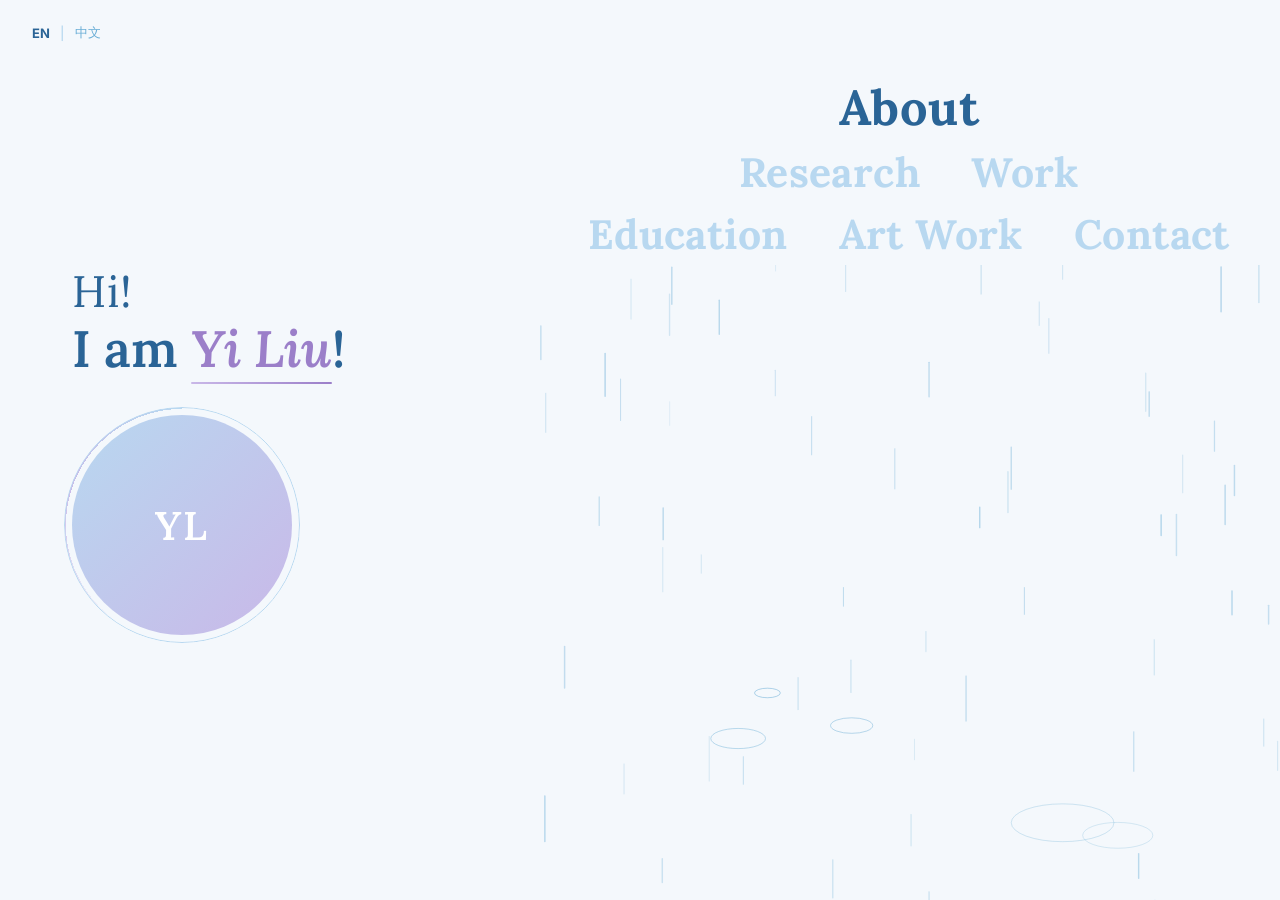
==== commit a36b117d: "Fix nav layout: 3-row grid + rain zone scoped below nav - Nav arranged as: row1=About (center), row2" ====
--- a/index.html
+++ b/index.html
@@ -21,9 +21,6 @@
   <!-- Main landing page -->
   <div class="landing" id="landing">
 
-    <!-- Rain canvas background -->
-    <canvas id="rain-canvas"></canvas>
-
     <!-- Left: intro -->
     <div class="left-panel">
       <div class="greeting">
@@ -42,28 +39,40 @@
     <!-- Right: navigation sections -->
     <div class="right-panel" id="right-panel">
       <nav class="section-nav" id="section-nav">
-        <a class="nav-item" href="about.html" data-index="0">
-          <span class="nav-text" data-en="About" data-zh="关于">About</span>
-        </a>
-        <a class="nav-item" href="research.html" data-index="1">
-          <span class="nav-text" data-en="Research" data-zh="科研">Research</span>
-        </a>
-        <a class="nav-item" href="work.html" data-index="2">
-          <span class="nav-text" data-en="Work" data-zh="工作">Work</span>
-        </a>
-        <a class="nav-item" href="artwork.html" data-index="3">
-          <span class="nav-text" data-en="Art Work" data-zh="艺术">Art Work</span>
-        </a>
-        <a class="nav-item" href="education.html" data-index="4">
-          <span class="nav-text" data-en="Education" data-zh="教育">Education</span>
-        </a>
-        <a class="nav-item" href="contact.html" data-index="5">
-          <span class="nav-text" data-en="Contact" data-zh="联系">Contact</span>
-        </a>
+        <!-- Row 1: About (centered) -->
+        <div class="nav-row nav-row-1">
+          <a class="nav-item" href="about.html" data-index="0">
+            <span class="nav-text" data-en="About" data-zh="关于">About</span>
+          </a>
+        </div>
+        <!-- Row 2: Research  Work -->
+        <div class="nav-row nav-row-2">
+          <a class="nav-item" href="research.html" data-index="1">
+            <span class="nav-text" data-en="Research" data-zh="科研">Research</span>
+          </a>
+          <a class="nav-item" href="work.html" data-index="2">
+            <span class="nav-text" data-en="Work" data-zh="工作">Work</span>
+          </a>
+        </div>
+        <!-- Row 3: Education  Art Work  Contact -->
+        <div class="nav-row nav-row-3">
+          <a class="nav-item" href="education.html" data-index="3">
+            <span class="nav-text" data-en="Education" data-zh="教育">Education</span>
+          </a>
+          <a class="nav-item" href="artwork.html" data-index="4">
+            <span class="nav-text" data-en="Art Work" data-zh="艺术">Art Work</span>
+          </a>
+          <a class="nav-item" href="contact.html" data-index="5">
+            <span class="nav-text" data-en="Contact" data-zh="联系">Contact</span>
+          </a>
+        </div>
       </nav>
 
-      <!-- Ripple area at bottom of right panel -->
-      <div class="ripple-area" id="ripple-area"></div>
+      <!-- Rain + ripple lives BELOW the nav rows -->
+      <div class="rain-ripple-zone" id="rain-ripple-zone">
+        <canvas id="rain-canvas"></canvas>
+        <div class="ripple-area" id="ripple-area"></div>
+      </div>
     </div>
 
   </div>
--- a/style.css
+++ b/style.css
@@ -51,12 +51,7 @@
   overflow: hidden;
 }
 
-#rain-canvas {
-  position: absolute;
-  inset: 0;
-  pointer-events: none;
-  z-index: 0;
-}
+/* rain-canvas is now scoped inside .rain-ripple-zone */
 
 /* ===== LEFT PANEL ===== */
 .left-panel {
@@ -161,27 +156,39 @@
   flex: 1;
   display: flex;
   flex-direction: column;
+  justify-content: flex-start;
+  align-items: stretch;
+  position: relative;
+  z-index: 2;
+  overflow: hidden;
+  padding-top: clamp(40px, 8vh, 100px);
+}
+
+/* Section nav — grid layout */
+.section-nav {
+  display: flex;
+  flex-direction: column;
+  align-items: center;
+  gap: 0;
+  width: 100%;
+  position: relative;
+  z-index: 3;
+  padding: 0 24px;
+}
+
+.nav-row {
+  display: flex;
+  flex-direction: row;
   justify-content: center;
-  align-items: flex-start;
-  position: relative;
-  z-index: 2;
-  overflow: hidden;
-}
-
-/* Section nav */
-.section-nav {
-  display: flex;
-  flex-direction: column;
-  gap: 0;
-  padding: 0 0 0 12px;
-  position: relative;
-  z-index: 3;
+  align-items: baseline;
+  gap: clamp(20px, 4vw, 60px);
+  width: 100%;
 }
 
 .nav-item {
   text-decoration: none;
-  display: block;
-  padding: 8px 0;
+  display: inline-block;
+  padding: 6px 0;
   cursor: pointer;
   position: relative;
   overflow: visible;
@@ -189,14 +196,20 @@
 
 .nav-text {
   font-family: var(--font-serif);
-  font-size: clamp(26px, 3.8vw, 52px);
+  font-size: clamp(22px, 3.2vw, 46px);
   font-weight: 700;
   color: var(--blue-light);
   display: inline-block;
   position: relative;
   transition: color 0.35s ease, font-size 0.2s ease;
   letter-spacing: 0.01em;
-  line-height: 1.15;
+  line-height: 1.2;
+  white-space: nowrap;
+}
+
+/* Row 1 (About) slightly bigger */
+.nav-row-1 .nav-text {
+  font-size: clamp(26px, 3.8vw, 54px);
 }
 
 /* Auto-cycle active state */
@@ -204,29 +217,47 @@
   color: var(--blue-dark);
 }
 
-/* Hover state - only hovered item goes dark+bigger */
+/* Hover state */
 .section-nav.has-hover .nav-item:not(.hovered) .nav-text {
   color: var(--blue-light);
 }
 .nav-item.hovered .nav-text {
   color: var(--blue-ink);
-  font-size: clamp(29px, 4.2vw, 57px);
+  font-size: clamp(24px, 3.5vw, 50px);
+}
+.nav-row-1 .nav-item.hovered .nav-text {
+  font-size: clamp(28px, 4.1vw, 58px);
 }
 
 /* Ink drip canvas per nav item */
 .nav-item canvas.drip-canvas {
   position: absolute;
-  left: 0;
-  top: 0;
+  left: 0; top: 0;
   pointer-events: none;
   z-index: 4;
 }
 
-/* Ripple canvas at bottom of right panel */
+/* ── Rain + ripple zone (below nav rows) ── */
+.rain-ripple-zone {
+  flex: 1;
+  width: 100%;
+  position: relative;
+  min-height: 140px;
+  overflow: hidden;
+}
+
+#rain-canvas {
+  position: absolute;
+  inset: 0;
+  width: 100%; height: 100%;
+  pointer-events: none;
+  z-index: 1;
+}
+
 .ripple-area {
   position: absolute;
   bottom: 0; left: 0; right: 0;
-  height: 140px;
+  height: 100%;
   pointer-events: none;
   z-index: 2;
 }
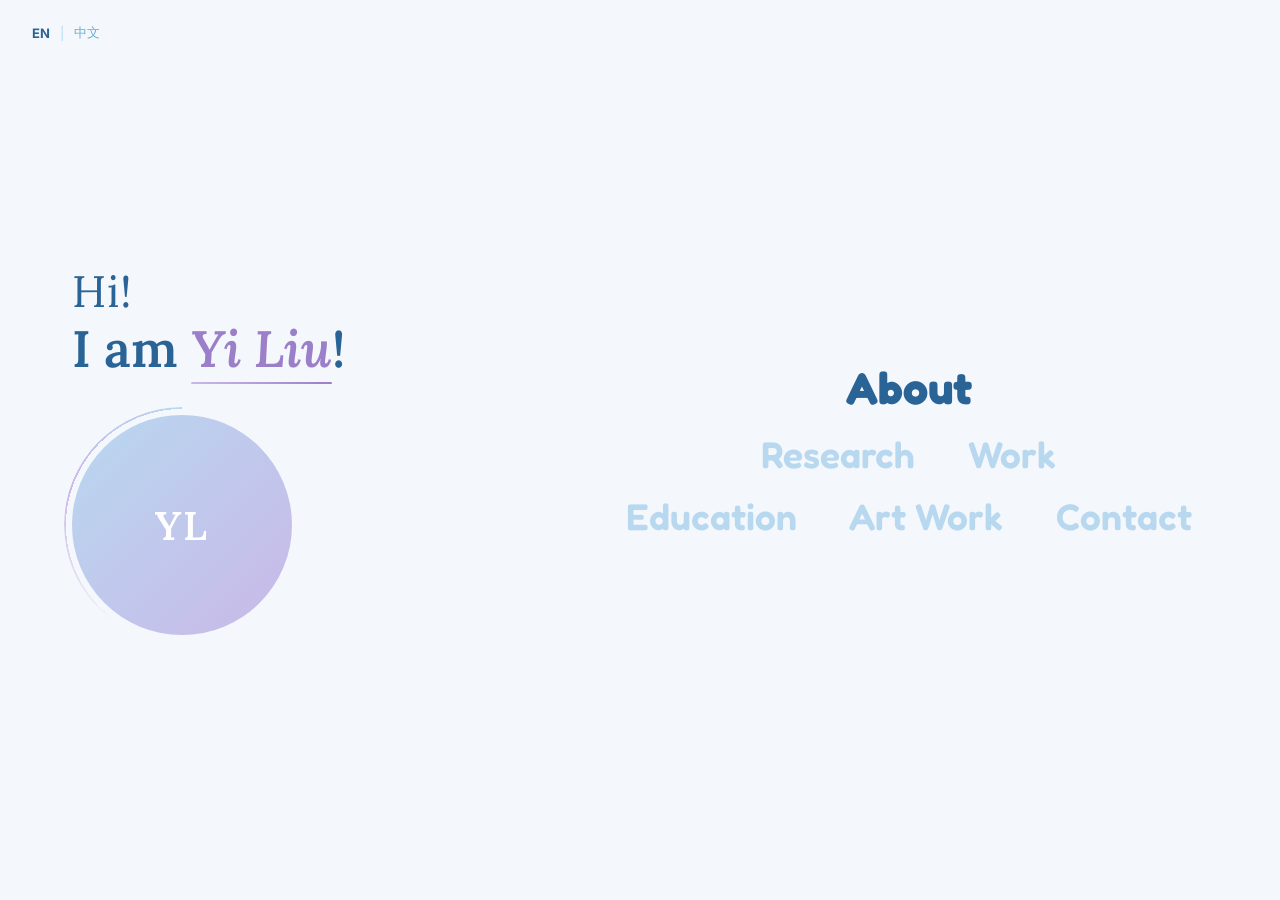
==== commit 2da2e647: "Replace rain with liquid SVG filter morph on nav hover - Remove rain/ripple canvas entirely - Defaul" ====
--- a/index.html
+++ b/index.html
@@ -7,9 +7,31 @@
   <link rel="stylesheet" href="style.css" />
   <link rel="preconnect" href="https://fonts.googleapis.com" />
   <link rel="preconnect" href="https://fonts.gstatic.com" crossorigin />
-  <link href="https://fonts.googleapis.com/css2?family=Lora:ital,wght@0,400;0,600;0,700;1,400&family=Inter:wght@300;400;500&display=swap" rel="stylesheet" />
+  <link href="https://fonts.googleapis.com/css2?family=Fredoka:wght@400;500;600;700&family=Lora:ital,wght@0,400;0,600;0,700;1,400&family=Inter:wght@300;400;500&display=swap" rel="stylesheet" />
 </head>
 <body>
+
+  <!-- SVG liquid filter (hidden) -->
+  <svg style="position:absolute;width:0;height:0;overflow:hidden;" aria-hidden="true">
+    <defs>
+      <filter id="liquid" x="-30%" y="-30%" width="160%" height="160%">
+        <feTurbulence
+          id="liq-turb"
+          type="turbulence"
+          baseFrequency="0 0"
+          numOctaves="3"
+          seed="4"
+          result="turb" />
+        <feDisplacementMap
+          id="liq-disp"
+          in="SourceGraphic"
+          in2="turb"
+          scale="0"
+          xChannelSelector="R"
+          yChannelSelector="G" />
+      </filter>
+    </defs>
+  </svg>
 
   <!-- Language toggle -->
   <div class="lang-toggle">
@@ -21,7 +43,7 @@
   <!-- Main landing page -->
   <div class="landing" id="landing">
 
-    <!-- Left: intro -->
+    <!-- Left: intro (unchanged) -->
     <div class="left-panel">
       <div class="greeting">
         <p class="hi-text">Hi!</p>
@@ -39,7 +61,7 @@
     <!-- Right: navigation sections -->
     <div class="right-panel" id="right-panel">
       <nav class="section-nav" id="section-nav">
-        <!-- Row 1: About (centered) -->
+        <!-- Row 1: About -->
         <div class="nav-row nav-row-1">
           <a class="nav-item" href="about.html" data-index="0">
             <span class="nav-text" data-en="About" data-zh="关于">About</span>
@@ -67,12 +89,6 @@
           </a>
         </div>
       </nav>
-
-      <!-- Rain + ripple lives BELOW the nav rows -->
-      <div class="rain-ripple-zone" id="rain-ripple-zone">
-        <canvas id="rain-canvas"></canvas>
-        <div class="ripple-area" id="ripple-area"></div>
-      </div>
     </div>
 
   </div>
--- a/style.css
+++ b/style.css
@@ -10,6 +10,7 @@
   --purple-mid:   #9b7fc9;
   --white:        #f4f8fc;
   --white-pure:   #ffffff;
+  --font-round:   'Fredoka', 'Nunito', sans-serif;
   --font-serif:   'Lora', Georgia, serif;
   --font-sans:    'Inter', sans-serif;
 }
@@ -28,32 +29,26 @@
   top: 22px; left: 28px;
   z-index: 100;
   display: flex; align-items: center; gap: 6px;
-  font-family: var(--font-sans);
-  font-size: 13px;
-  font-weight: 500;
 }
 .lang-btn {
   background: none; border: none; cursor: pointer;
   color: var(--blue-mid);
+  font-family: var(--font-sans);
   font-size: 13px; font-weight: 500;
   padding: 2px 4px;
   transition: color 0.2s;
-  font-family: var(--font-sans);
 }
 .lang-btn.active { color: var(--blue-dark); font-weight: 700; }
-.lang-sep { color: var(--blue-light); }
+.lang-sep { color: var(--blue-light); font-size: 13px; }
 
 /* ===== LANDING LAYOUT ===== */
 .landing {
   width: 100vw; height: 100vh;
   display: flex;
-  position: relative;
   overflow: hidden;
 }
 
-/* rain-canvas is now scoped inside .rain-ripple-zone */
-
-/* ===== LEFT PANEL ===== */
+/* ===== LEFT PANEL (unchanged) ===== */
 .left-panel {
   flex: 0 0 42%;
   display: flex;
@@ -65,9 +60,7 @@
   z-index: 2;
 }
 
-.greeting {
-  margin-bottom: 36px;
-}
+.greeting { margin-bottom: 36px; }
 
 .hi-text {
   font-family: var(--font-serif);
@@ -111,7 +104,6 @@
   position: absolute;
   inset: -8px;
   border-radius: 50%;
-  border: 1.5px solid var(--blue-light);
   animation: ring-rotate 12s linear infinite;
   background: conic-gradient(
     from 0deg,
@@ -124,9 +116,7 @@
   mask: radial-gradient(farthest-side, transparent calc(100% - 2px), white calc(100% - 2px));
 }
 
-@keyframes ring-rotate {
-  to { transform: rotate(360deg); }
-}
+@keyframes ring-rotate { to { transform: rotate(360deg); } }
 
 .photo-inner {
   width: 100%; height: 100%;
@@ -134,7 +124,6 @@
   overflow: hidden;
   background: linear-gradient(135deg, var(--blue-light) 0%, var(--purple-soft) 100%);
   display: flex; align-items: center; justify-content: center;
-  position: relative;
 }
 
 .photo-inner img {
@@ -156,23 +145,21 @@
   flex: 1;
   display: flex;
   flex-direction: column;
-  justify-content: flex-start;
   align-items: stretch;
+  justify-content: center;
   position: relative;
   z-index: 2;
   overflow: hidden;
-  padding-top: clamp(40px, 8vh, 100px);
-}
-
-/* Section nav — grid layout */
+}
+
+/* ===== SECTION NAV ===== */
 .section-nav {
   display: flex;
   flex-direction: column;
+  justify-content: center;
   align-items: center;
   gap: 0;
   width: 100%;
-  position: relative;
-  z-index: 3;
   padding: 0 24px;
 }
 
@@ -181,85 +168,49 @@
   flex-direction: row;
   justify-content: center;
   align-items: baseline;
-  gap: clamp(20px, 4vw, 60px);
+  gap: clamp(16px, 3.5vw, 56px);
   width: 100%;
 }
 
 .nav-item {
   text-decoration: none;
   display: inline-block;
-  padding: 6px 0;
+  padding: 8px 4px;
   cursor: pointer;
   position: relative;
-  overflow: visible;
-}
-
+}
+
+/* ── Default: round bubbly font, light blue ── */
 .nav-text {
-  font-family: var(--font-serif);
-  font-size: clamp(22px, 3.2vw, 46px);
-  font-weight: 700;
+  font-family: var(--font-round);
+  font-size: clamp(22px, 2.9vw, 46px);
+  font-weight: 600;
   color: var(--blue-light);
   display: inline-block;
-  position: relative;
-  transition: color 0.35s ease, font-size 0.2s ease;
-  letter-spacing: 0.01em;
-  line-height: 1.2;
+  line-height: 1.25;
   white-space: nowrap;
-}
-
-/* Row 1 (About) slightly bigger */
+  /* liquid filter applied via JS, transition handled by JS animation */
+  will-change: filter, color;
+}
+
 .nav-row-1 .nav-text {
-  font-size: clamp(26px, 3.8vw, 54px);
-}
-
-/* Auto-cycle active state */
+  font-size: clamp(26px, 3.5vw, 54px);
+  font-weight: 700;
+}
+
+/* Auto-cycle: item turns solid mid-blue */
 .nav-item.auto-active .nav-text {
   color: var(--blue-dark);
 }
 
-/* Hover state */
+/* Hover parent flag: all non-hovered items go pale */
 .section-nav.has-hover .nav-item:not(.hovered) .nav-text {
   color: var(--blue-light);
 }
+
+/* Hovered item: ink color (filter animated via JS) */
 .nav-item.hovered .nav-text {
   color: var(--blue-ink);
-  font-size: clamp(24px, 3.5vw, 50px);
-}
-.nav-row-1 .nav-item.hovered .nav-text {
-  font-size: clamp(28px, 4.1vw, 58px);
-}
-
-/* Ink drip canvas per nav item */
-.nav-item canvas.drip-canvas {
-  position: absolute;
-  left: 0; top: 0;
-  pointer-events: none;
-  z-index: 4;
-}
-
-/* ── Rain + ripple zone (below nav rows) ── */
-.rain-ripple-zone {
-  flex: 1;
-  width: 100%;
-  position: relative;
-  min-height: 140px;
-  overflow: hidden;
-}
-
-#rain-canvas {
-  position: absolute;
-  inset: 0;
-  width: 100%; height: 100%;
-  pointer-events: none;
-  z-index: 1;
-}
-
-.ripple-area {
-  position: absolute;
-  bottom: 0; left: 0; right: 0;
-  height: 100%;
-  pointer-events: none;
-  z-index: 2;
 }
 
 /* ===== INK SPLASH TRANSITION ===== */
@@ -269,7 +220,12 @@
   z-index: 999;
   pointer-events: none;
   opacity: 0;
-  background: radial-gradient(circle at var(--cx, 50%) var(--cy, 50%), var(--blue-ink) 0%, var(--blue-mid) 45%, transparent 75%);
+  background: radial-gradient(
+    circle at var(--cx, 50%) var(--cy, 50%),
+    var(--blue-ink) 0%,
+    var(--blue-mid) 45%,
+    transparent 75%
+  );
   transform: scale(0);
   transform-origin: var(--cx, 50%) var(--cy, 50%);
 }
@@ -319,7 +275,7 @@
 .back-btn:hover { color: var(--blue-dark); transform: translateX(-3px); }
 
 .subpage-title {
-  font-family: var(--font-serif);
+  font-family: var(--font-round);
   font-size: clamp(26px, 3.5vw, 44px);
   font-weight: 700;
   color: var(--blue-dark);
@@ -336,7 +292,6 @@
   min-height: 60vh;
 }
 
-/* Coming soon placeholder */
 .coming-soon {
   text-align: center;
   animation: fade-up 0.7s ease both;
@@ -353,7 +308,7 @@
 }
 
 .coming-soon h2 {
-  font-family: var(--font-serif);
+  font-family: var(--font-round);
   font-size: clamp(22px, 2.5vw, 34px);
   font-weight: 600;
   color: var(--blue-dark);
@@ -367,11 +322,9 @@
   letter-spacing: 0.03em;
 }
 
-/* Watercolor-style decorative rule */
 .wc-rule {
   display: block;
-  width: 120px;
-  height: 3px;
+  width: 120px; height: 3px;
   margin: 24px auto 0;
   background: linear-gradient(90deg, transparent, var(--purple-soft), var(--blue-light), transparent);
   border-radius: 3px;
@@ -379,20 +332,46 @@
 }
 
 /* ===== RESPONSIVE ===== */
-@media (max-width: 768px) {
+@media (min-width: 601px) and (max-width: 1024px) {
+  .left-panel {
+    flex: 0 0 38%;
+    padding: 48px 28px 48px 40px;
+  }
+  .photo-circle {
+    width: clamp(110px, 16vw, 170px);
+    height: clamp(110px, 16vw, 170px);
+  }
+}
+
+@media (max-width: 600px) {
   html, body { overflow: auto; }
-  .landing { flex-direction: column; height: auto; min-height: 100vh; }
+
+  .landing {
+    flex-direction: column;
+    height: auto;
+    min-height: 100vh;
+  }
+
   .left-panel {
     flex: none; width: 100%;
     align-items: center; text-align: center;
-    padding: 80px 24px 32px;
-  }
+    padding: 72px 24px 28px;
+  }
+
   .right-panel {
     flex: none; width: 100%;
-    align-items: center;
-    padding: 0 24px 60px;
-  }
-  .section-nav { align-items: center; padding: 0; }
+    min-height: 55vh;
+    justify-content: flex-start;
+    padding-top: 20px;
+    padding-bottom: 48px;
+  }
+
+  .section-nav { padding: 0 16px; }
+
+  .nav-text { font-size: clamp(24px, 7.5vw, 38px); }
+  .nav-row-1 .nav-text { font-size: clamp(28px, 9vw, 42px); }
+  .nav-row { gap: clamp(12px, 4vw, 24px); }
+
   .subpage-header { padding: 20px 24px 16px; }
   .subpage-content { padding: 48px 24px; }
 }
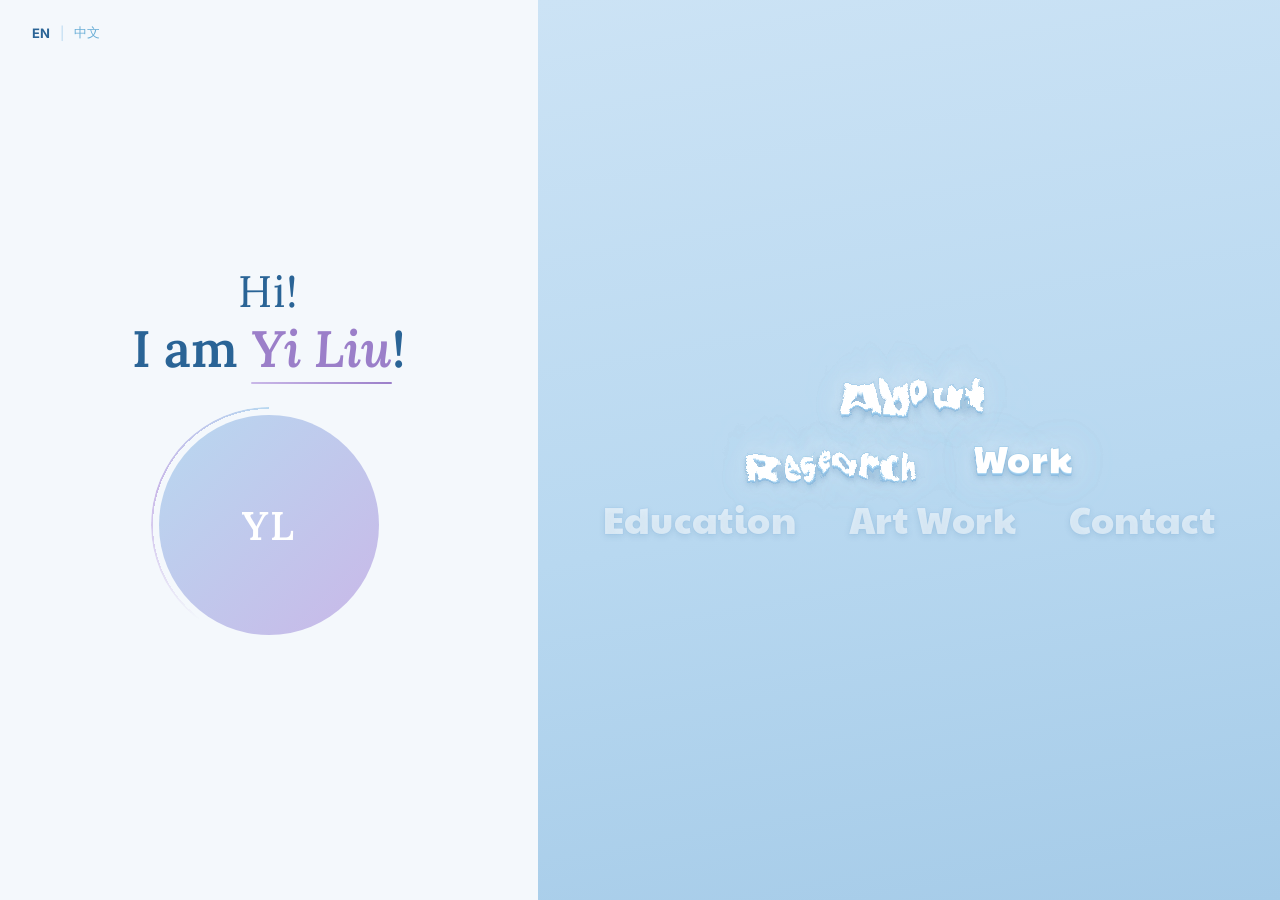
==== commit e0ec1658: "Switch to Paytone One font with 3D balloon CSS effect - Font: Paytone One (very bold, round, inflate" ====
--- a/index.html
+++ b/index.html
@@ -7,7 +7,7 @@
   <link rel="stylesheet" href="style.css" />
   <link rel="preconnect" href="https://fonts.googleapis.com" />
   <link rel="preconnect" href="https://fonts.gstatic.com" crossorigin />
-  <link href="https://fonts.googleapis.com/css2?family=Fredoka:wght@400;500;600;700&family=Lora:ital,wght@0,400;0,600;0,700;1,400&family=Inter:wght@300;400;500&display=swap" rel="stylesheet" />
+  <link href="https://fonts.googleapis.com/css2?family=Paytone+One&family=Lora:ital,wght@0,400;0,600;0,700;1,400&family=Inter:wght@300;400;500&display=swap" rel="stylesheet" />
 </head>
 <body>
 
--- a/style.css
+++ b/style.css
@@ -10,7 +10,7 @@
   --purple-mid:   #9b7fc9;
   --white:        #f4f8fc;
   --white-pure:   #ffffff;
-  --font-round:   'Fredoka', 'Nunito', sans-serif;
+  --font-round:   'Paytone One', 'Fredoka', sans-serif;
   --font-serif:   'Lora', Georgia, serif;
   --font-sans:    'Inter', sans-serif;
 }
@@ -48,14 +48,15 @@
   overflow: hidden;
 }
 
-/* ===== LEFT PANEL (unchanged) ===== */
+/* ===== LEFT PANEL ===== */
 .left-panel {
   flex: 0 0 42%;
   display: flex;
   flex-direction: column;
   justify-content: center;
-  align-items: flex-start;
-  padding: 60px 48px 60px 72px;
+  align-items: center;
+  text-align: center;
+  padding: 60px 40px;
   position: relative;
   z-index: 2;
 }
@@ -150,6 +151,8 @@
   position: relative;
   z-index: 2;
   overflow: hidden;
+  /* Sky gradient so white text is readable */
+  background: linear-gradient(170deg, #cce3f5 0%, #b8d8f0 55%, #a5cbe8 100%);
 }
 
 /* ===== SECTION NAV ===== */
@@ -180,37 +183,47 @@
   position: relative;
 }
 
-/* ── Default: round bubbly font, light blue ── */
+/* ── Default: balloon font — white, soft, deflated-ish ── */
 .nav-text {
   font-family: var(--font-round);
   font-size: clamp(22px, 2.9vw, 46px);
-  font-weight: 600;
-  color: var(--blue-light);
+  font-weight: 400;
+  color: rgba(255, 255, 255, 0.55);
+  -webkit-text-stroke: 1px rgba(160, 200, 235, 0.45);
+  paint-order: stroke fill;
+  text-shadow:
+    0 2px 6px rgba(42, 100, 150, 0.15);
   display: inline-block;
-  line-height: 1.25;
+  line-height: 1.3;
   white-space: nowrap;
-  /* liquid filter applied via JS, transition handled by JS animation */
-  will-change: filter, color;
+  will-change: filter, color, text-shadow;
+  letter-spacing: 0.01em;
+  transition: color 0.5s ease, text-shadow 0.5s ease, -webkit-text-stroke 0.5s ease;
 }
 
 .nav-row-1 .nav-text {
   font-size: clamp(26px, 3.5vw, 54px);
-  font-weight: 700;
-}
-
-/* Auto-cycle: item turns solid mid-blue */
-.nav-item.auto-active .nav-text {
-  color: var(--blue-dark);
-}
-
-/* Hover parent flag: all non-hovered items go pale */
+}
+
+/* Active: fully inflated balloon — bright white + 3D layered shadow */
+.nav-item.auto-active .nav-text,
+.nav-item.hovered .nav-text {
+  color: rgba(255, 255, 255, 1);
+  -webkit-text-stroke: 1.5px rgba(140, 195, 230, 0.6);
+  text-shadow:
+    0 1px 0 rgba(180, 220, 245, 0.9),
+    0 2px 0 rgba(150, 200, 235, 0.7),
+    0 3px 0 rgba(120, 175, 220, 0.5),
+    0 4px 8px rgba(42, 100, 150, 0.35),
+    0 0 28px rgba(255, 255, 255, 0.55),
+    0 0 50px rgba(184, 216, 240, 0.3);
+}
+
+/* Non-hovered items dim when hover is active */
 .section-nav.has-hover .nav-item:not(.hovered) .nav-text {
-  color: var(--blue-light);
-}
-
-/* Hovered item: ink color (filter animated via JS) */
-.nav-item.hovered .nav-text {
-  color: var(--blue-ink);
+  color: rgba(255, 255, 255, 0.3);
+  -webkit-text-stroke: 1px rgba(160, 200, 235, 0.2);
+  text-shadow: none;
 }
 
 /* ===== INK SPLASH TRANSITION ===== */
@@ -368,9 +381,11 @@
 
   .section-nav { padding: 0 16px; }
 
-  .nav-text { font-size: clamp(24px, 7.5vw, 38px); }
-  .nav-row-1 .nav-text { font-size: clamp(28px, 9vw, 42px); }
-  .nav-row { gap: clamp(12px, 4vw, 24px); }
+  .nav-text { font-size: clamp(18px, 6vw, 32px); }
+  .nav-row-1 .nav-text { font-size: clamp(22px, 7.5vw, 36px); }
+  /* Row 3 has 3 items — extra tight */
+  .nav-row-3 .nav-text { font-size: clamp(15px, 5vw, 28px); }
+  .nav-row { gap: clamp(8px, 3vw, 18px); }
 
   .subpage-header { padding: 20px 24px 16px; }
   .subpage-content { padding: 48px 24px; }
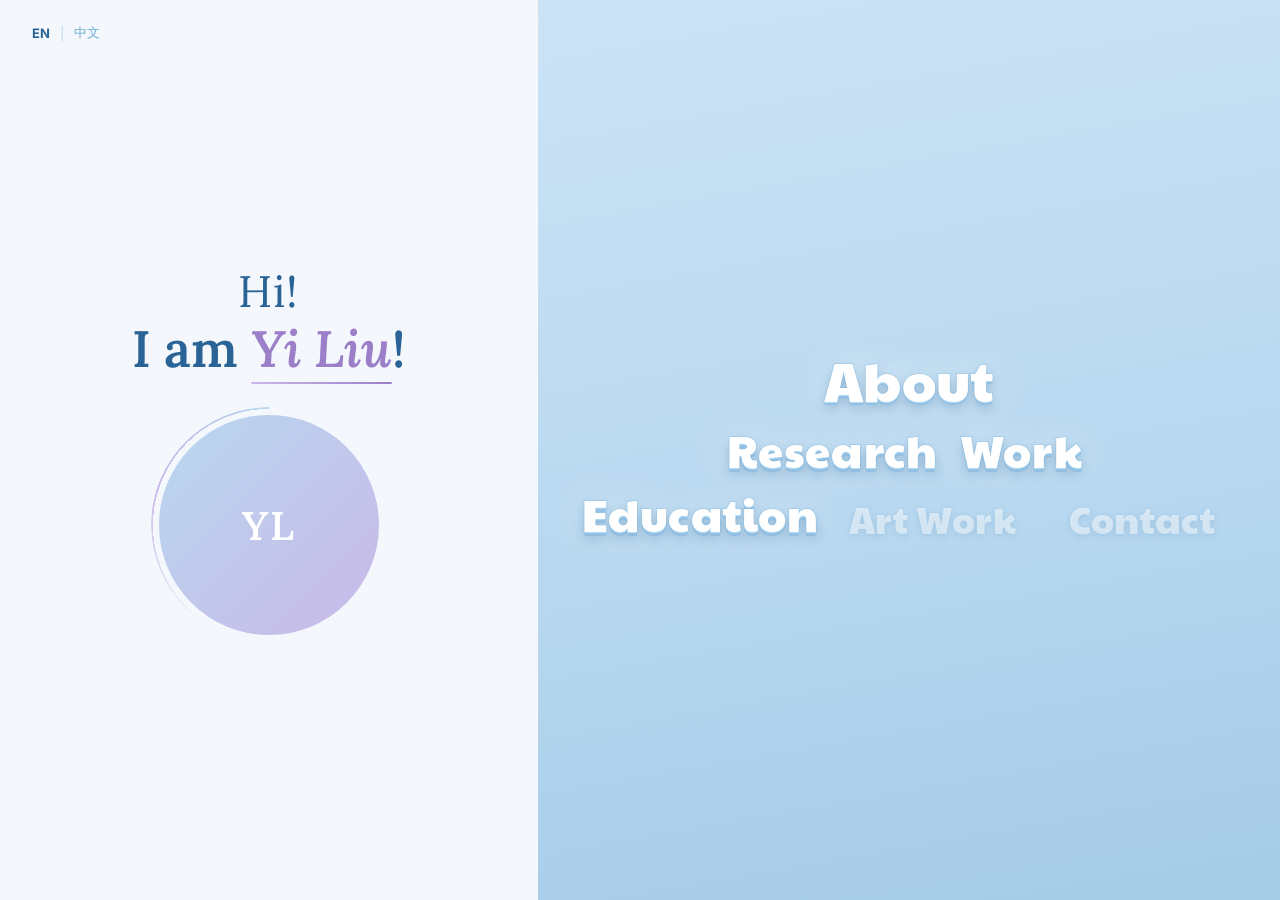
==== commit f7069d33: "Simplify nav: remove liquid filter, scale-up balloon animation - Remove all SVG filter code (liquid " ====
--- a/index.html
+++ b/index.html
@@ -10,28 +10,6 @@
   <link href="https://fonts.googleapis.com/css2?family=Paytone+One&family=Lora:ital,wght@0,400;0,600;0,700;1,400&family=Inter:wght@300;400;500&display=swap" rel="stylesheet" />
 </head>
 <body>
-
-  <!-- SVG liquid filter (hidden) -->
-  <svg style="position:absolute;width:0;height:0;overflow:hidden;" aria-hidden="true">
-    <defs>
-      <filter id="liquid" x="-30%" y="-30%" width="160%" height="160%">
-        <feTurbulence
-          id="liq-turb"
-          type="turbulence"
-          baseFrequency="0 0"
-          numOctaves="3"
-          seed="4"
-          result="turb" />
-        <feDisplacementMap
-          id="liq-disp"
-          in="SourceGraphic"
-          in2="turb"
-          scale="0"
-          xChannelSelector="R"
-          yChannelSelector="G" />
-      </filter>
-    </defs>
-  </svg>
 
   <!-- Language toggle -->
   <div class="lang-toggle">
--- a/style.css
+++ b/style.css
@@ -183,46 +183,51 @@
   position: relative;
 }
 
-/* ── Default: balloon font — white, soft, deflated-ish ── */
+/* ── Default: balloon font — soft white, normal size ── */
 .nav-text {
   font-family: var(--font-round);
   font-size: clamp(22px, 2.9vw, 46px);
   font-weight: 400;
-  color: rgba(255, 255, 255, 0.55);
-  -webkit-text-stroke: 1px rgba(160, 200, 235, 0.45);
+  color: rgba(255, 255, 255, 0.5);
+  -webkit-text-stroke: 1px rgba(160, 200, 235, 0.35);
   paint-order: stroke fill;
-  text-shadow:
-    0 2px 6px rgba(42, 100, 150, 0.15);
+  text-shadow: 0 2px 6px rgba(42, 100, 150, 0.12);
   display: inline-block;
   line-height: 1.3;
   white-space: nowrap;
-  will-change: filter, color, text-shadow;
   letter-spacing: 0.01em;
-  transition: color 0.5s ease, text-shadow 0.5s ease, -webkit-text-stroke 0.5s ease;
+  transform: scale(1);
+  transform-origin: center bottom;
+  transition:
+    transform 0.55s cubic-bezier(0.34, 1.56, 0.64, 1),
+    color 0.45s ease,
+    text-shadow 0.45s ease,
+    -webkit-text-stroke 0.45s ease;
 }
 
 .nav-row-1 .nav-text {
   font-size: clamp(26px, 3.5vw, 54px);
 }
 
-/* Active: fully inflated balloon — bright white + 3D layered shadow */
+/* Active: inflated — scale up + full balloon glow */
 .nav-item.auto-active .nav-text,
 .nav-item.hovered .nav-text {
+  transform: scale(1.22);
   color: rgba(255, 255, 255, 1);
-  -webkit-text-stroke: 1.5px rgba(140, 195, 230, 0.6);
+  -webkit-text-stroke: 1.5px rgba(140, 195, 230, 0.55);
   text-shadow:
     0 1px 0 rgba(180, 220, 245, 0.9),
-    0 2px 0 rgba(150, 200, 235, 0.7),
-    0 3px 0 rgba(120, 175, 220, 0.5),
-    0 4px 8px rgba(42, 100, 150, 0.35),
-    0 0 28px rgba(255, 255, 255, 0.55),
-    0 0 50px rgba(184, 216, 240, 0.3);
-}
-
-/* Non-hovered items dim when hover is active */
+    0 2px 0 rgba(150, 200, 235, 0.65),
+    0 3px 0 rgba(120, 175, 220, 0.45),
+    0 5px 10px rgba(42, 100, 150, 0.3),
+    0 0 30px rgba(255, 255, 255, 0.5);
+}
+
+/* Hover active: others shrink/dim */
 .section-nav.has-hover .nav-item:not(.hovered) .nav-text {
-  color: rgba(255, 255, 255, 0.3);
-  -webkit-text-stroke: 1px rgba(160, 200, 235, 0.2);
+  transform: scale(0.92);
+  color: rgba(255, 255, 255, 0.28);
+  -webkit-text-stroke: 1px rgba(160, 200, 235, 0.15);
   text-shadow: none;
 }
 
